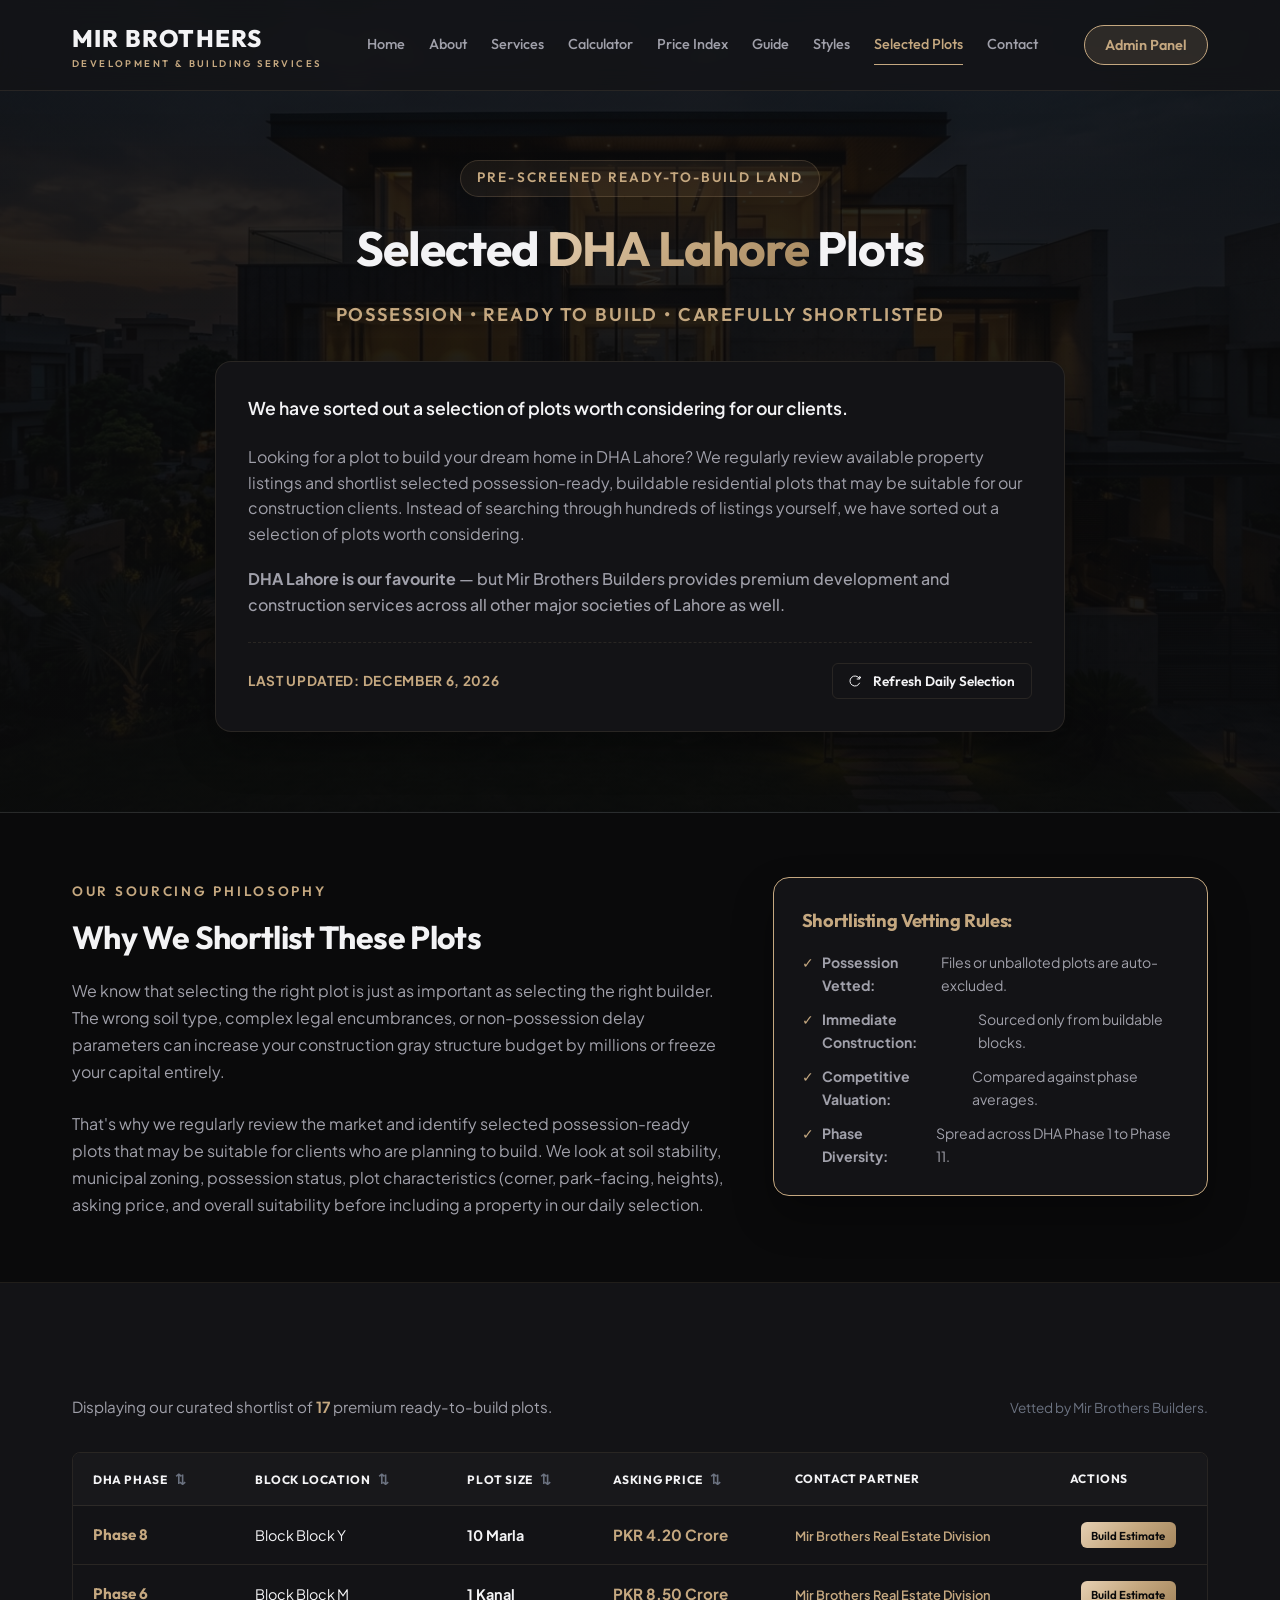
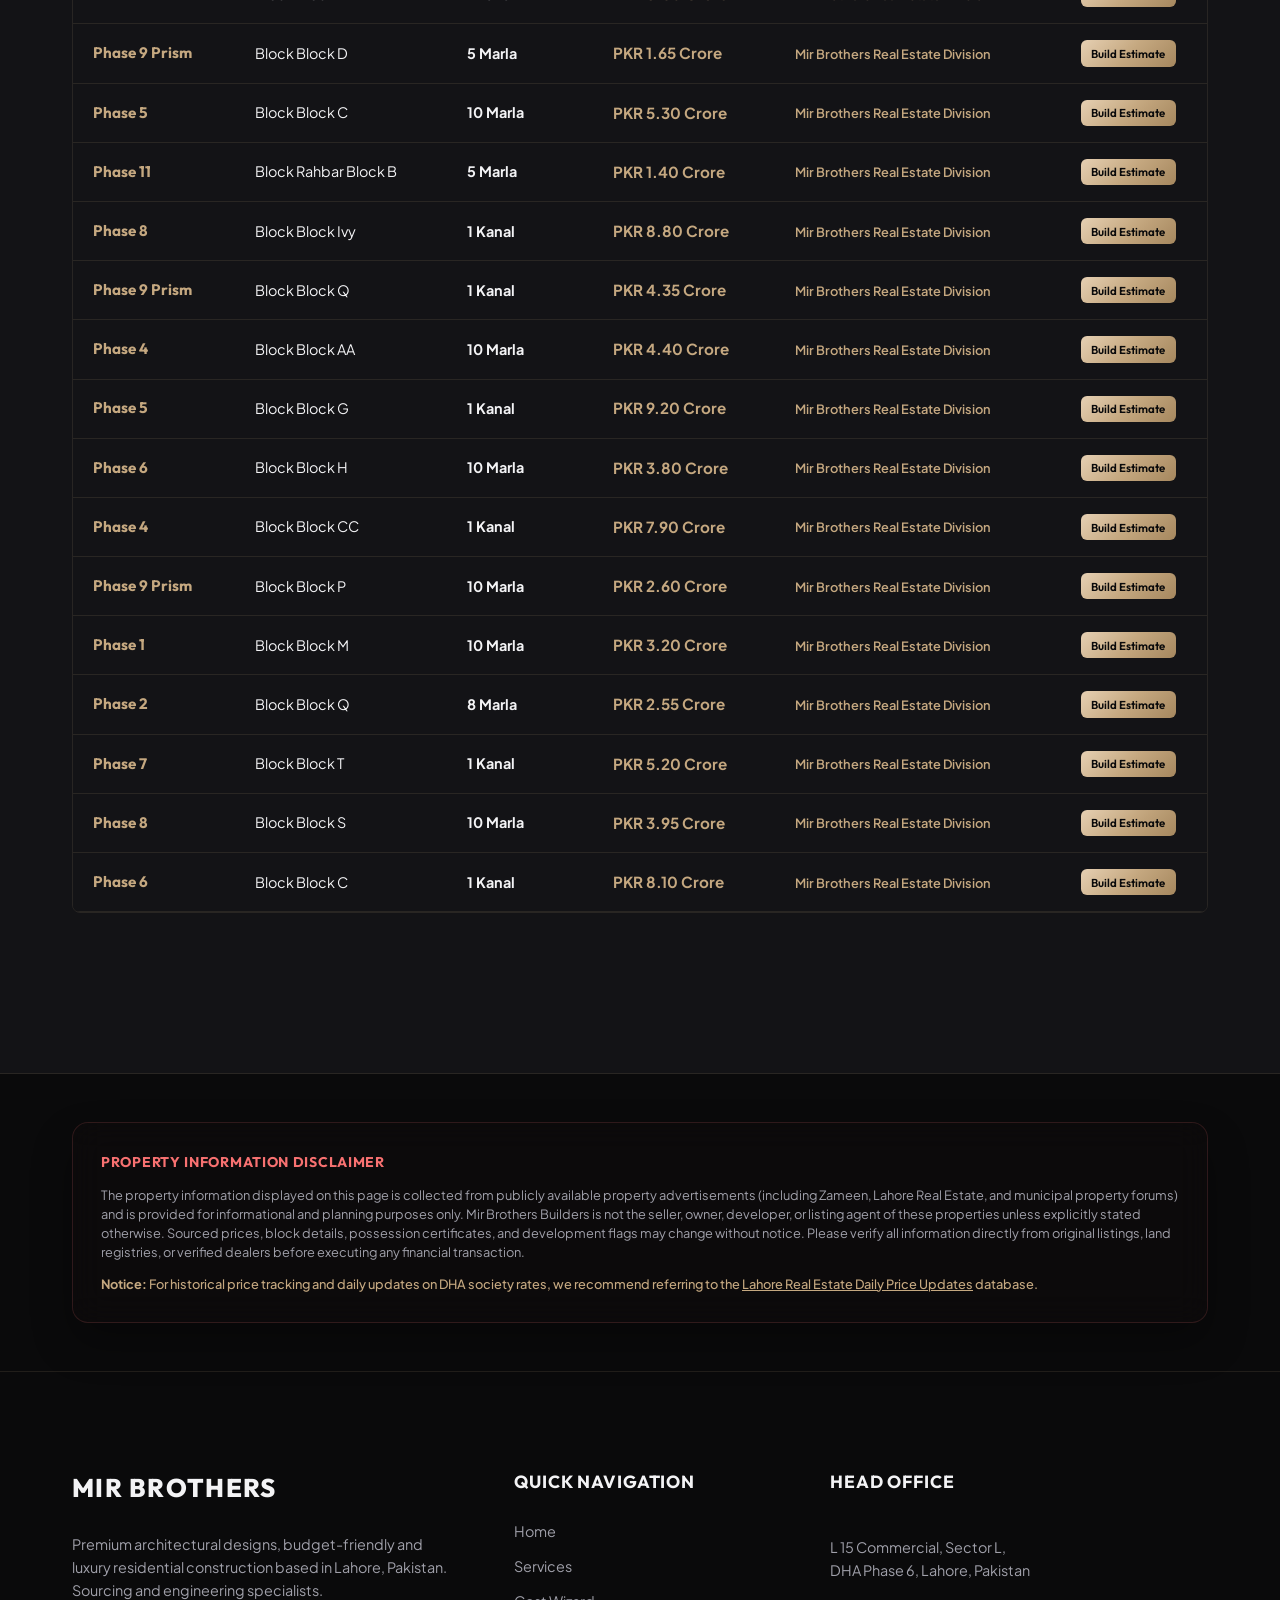
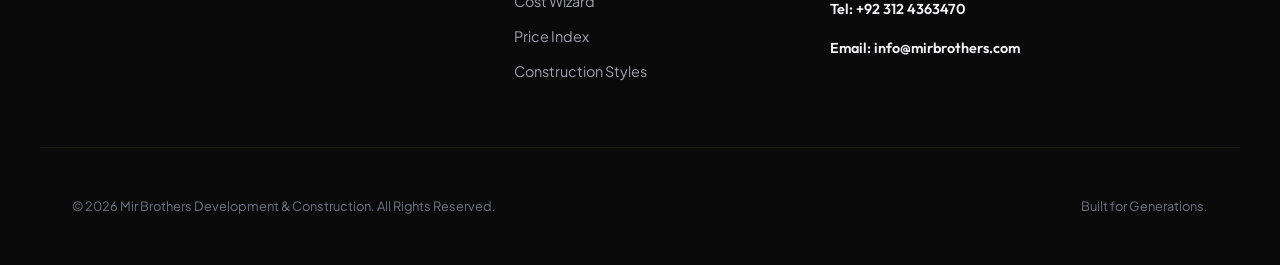
==== dha-lahore-plots.html @ ddd4d93b "Implement column sorting in plots table" ====
<!DOCTYPE html>
<html lang="en">
<head>
    <meta charset="UTF-8">
    <meta name="viewport" content="width=device-width, initial-scale=1.0">
    <title>Selected Plots for Sale in DHA Lahore | Mir Brothers Builders</title>
    <meta name="description" content="Explore our daily curated selection of possession-ready and buildable residential plots in different phases of DHA Lahore, carefully shortlisted for Mir Brothers Builders clients.">
    <!-- Google Fonts -->
    <link rel="preconnect" href="https://fonts.googleapis.com">
    <link rel="preconnect" href="https://fonts.gstatic.com" crossorigin>
    <link href="https://fonts.googleapis.com/css2?family=Outfit:wght@300;400;500;600;700;800&family=Plus+Jakarta+Sans:wght@300;400;500;600;700&display=swap" rel="stylesheet">
    <!-- Stylesheets -->
    <link rel="stylesheet" href="style.css">
</head>
<body>

    <!-- Header / Navigation -->
    <header class="main-header no-print">
        <div class="container header-container">
            <a href="index.html" class="logo-container">
                <span class="logo-title">MIR BROTHERS</span>
                <span class="logo-subtitle">DEVELOPMENT & BUILDING SERVICES</span>
            </a>
            
            <nav class="nav-menu" id="navMenu">
                <a href="index.html#home" class="nav-link">Home</a>
                <a href="index.html#about" class="nav-link">About</a>
                <a href="index.html#services" class="nav-link">Services</a>
                <a href="index.html#calculator" class="nav-link">Calculator</a>
                <a href="index.html#price-index" class="nav-link">Price Index</a>
                <a href="index.html#guide" class="nav-link">Guide</a>
                <a href="index.html#styles" class="nav-link">Styles</a>
                <a href="#" class="nav-link active">Selected Plots</a>
                <a href="index.html#contact" class="nav-link">Contact</a>
            </nav>
            
            <div class="header-actions">
                <button class="btn btn-phone" id="adminToggleBtn" style="background: rgba(197, 168, 128, 0.15); border: 1px solid var(--gold-primary);">
                    <span>Admin Panel</span>
                </button>
                <button class="mobile-toggle" id="mobileToggle" aria-label="Toggle Navigation">
                    <span class="bar"></span>
                    <span class="bar"></span>
                    <span class="bar"></span>
                </button>
            </div>
        </div>
    </header>

    <!-- Hero / Intro Section -->
    <section class="plots-hero section no-print" style="background-image: linear-gradient(rgba(10, 10, 11, 0.85), rgba(10, 10, 11, 0.95)), url('assets/modern_villa.jpg'); background-size: cover; background-position: center; padding-top: 10rem; padding-bottom: 5rem; border-bottom: 1px solid var(--border-color);">
        <div class="container text-center">
            <span class="hero-badge">Pre-Screened Ready-To-Build Land</span>
            <h1 class="hero-title" style="font-size: 3rem; margin-bottom: 1.5rem;">Selected <span class="gold-gradient-text">DHA Lahore</span> Plots</h1>
            <p style="color: var(--gold-primary); font-family: 'Outfit', sans-serif; font-weight: 600; font-size: 1.15rem; letter-spacing: 0.1em; text-transform: uppercase; margin-bottom: 2rem;">Possession • Ready to Build • Carefully Shortlisted</p>
            
            <div class="plots-intro-text glass-card" style="max-width: 850px; margin: 0 auto; text-align: left; padding: 2rem;">
                <p style="color: var(--text-primary); font-size: 1.1rem; line-height: 1.7; margin-bottom: 1.25rem; font-weight: 600;">
                    We have sorted out a selection of plots worth considering for our clients.
                </p>
                <p style="color: var(--text-secondary); line-height: 1.6; margin-bottom: 1.25rem;">
                    Looking for a plot to build your dream home in DHA Lahore? We regularly review available property listings and shortlist selected possession-ready, buildable residential plots that may be suitable for our construction clients. Instead of searching through hundreds of listings yourself, we have sorted out a selection of plots worth considering.
                </p>
                <p style="color: var(--text-secondary); line-height: 1.6; font-weight: 500;">
                    <strong>DHA Lahore is our favourite</strong> — but Mir Brothers Builders provides premium development and construction services across all other major societies of Lahore as well.
                </p>
                <div style="margin-top: 1.5rem; padding-top: 1.25rem; border-top: 1px dashed var(--border-color); display: flex; justify-content: space-between; align-items: center; flex-wrap: wrap; gap: 1rem;">
                    <span style="font-size: 0.85rem; color: var(--gold-primary); font-weight: 700; text-transform: uppercase; letter-spacing: 0.05em;" id="syncDateLabel">
                        Last updated: 20 August 2026
                    </span>
                    <button class="btn btn-sm btn-outline" id="forceRefreshBtn" style="padding: 0.5rem 1rem;">
                        <svg xmlns="http://www.w3.org/2000/svg" width="12" height="12" viewBox="0 0 24 24" fill="none" stroke="currentColor" stroke-width="2" style="margin-right: 4px; vertical-align: middle;"><path d="M21.5 2v6h-6M21.34 15.57a10 10 0 1 1-.57-8.38l5.67-5.67"/></svg>
                        Refresh Daily Selection
                    </button>
                </div>
            </div>
        </div>
    </section>

    <!-- Why We Shortlist Plots Section -->
    <section class="section why-shortlist-section no-print" style="background-color: var(--bg-primary); border-bottom: 1px solid var(--border-color); padding: 4rem 0;">
        <div class="container">
            <div class="about-grid" style="grid-template-columns: 1.2fr 0.8fr; align-items: start; gap: 3rem;">
                <div>
                    <span class="section-subtitle">Our Sourcing Philosophy</span>
                    <h2 class="section-title" style="font-size: 2rem;">Why We Shortlist These Plots</h2>
                    <p style="color: var(--text-secondary); line-height: 1.7; margin-bottom: 1.5rem;">
                        We know that selecting the right plot is just as important as selecting the right builder. The wrong soil type, complex legal encumbrances, or non-possession delay parameters can increase your construction gray structure budget by millions or freeze your capital entirely.
                    </p>
                    <p style="color: var(--text-secondary); line-height: 1.7;">
                        That's why we regularly review the market and identify selected possession-ready plots that may be suitable for clients who are planning to build. We look at soil stability, municipal zoning, possession status, plot characteristics (corner, park-facing, heights), asking price, and overall suitability before including a property in our daily selection.
                    </p>
                </div>
                <div class="glass-card" style="padding: 1.75rem; border-color: var(--gold-primary);">
                    <h4 style="color: var(--gold-primary); margin-bottom: 1rem; font-family: 'Outfit'; font-size: 1.15rem;">Shortlisting Vetting Rules:</h4>
                    <ul style="list-style: none; display: flex; flex-direction: column; gap: 0.75rem; font-size: 0.88rem; color: var(--text-secondary);">
                        <li style="display: flex; gap: 0.5rem;"><span style="color: var(--gold-primary);">✓</span> <strong>Possession Vetted:</strong> Files or unballoted plots are auto-excluded.</li>
                        <li style="display: flex; gap: 0.5rem;"><span style="color: var(--gold-primary);">✓</span> <strong>Immediate Construction:</strong> Sourced only from buildable blocks.</li>
                        <li style="display: flex; gap: 0.5rem;"><span style="color: var(--gold-primary);">✓</span> <strong>Competitive Valuation:</strong> Compared against phase averages.</li>
                        <li style="display: flex; gap: 0.5rem;"><span style="color: var(--gold-primary);">✓</span> <strong>Phase Diversity:</strong> Spread across DHA Phase 1 to Phase 11.</li>
                    </ul>
                </div>
            </div>
        </div>
    </section>

    <!-- Main Selected Plots Portal Viewport -->
    <section class="section plots-portal-section no-print" style="background-color: var(--bg-secondary); border-bottom: 1px solid var(--border-color);">
        <div class="container">
            <div class="plots-portal-layout" style="display: block;">
                <div style="display: flex; justify-content: space-between; align-items: center; margin-bottom: 2rem;">
                    <p style="color: var(--text-secondary); font-size: 0.95rem;">
                        Displaying our curated shortlist of <span id="plotsCounterLabel" style="font-weight: 700; color: var(--gold-primary);">20</span> premium ready-to-build plots.
                    </p>
                    <div style="font-size: 0.85rem; color: var(--text-muted);">
                        Vetted by Mir Brothers Builders.
                    </div>
                </div>

                <div class="responsive-table-container">
                    <table class="estimate-table" id="plotsTable" style="background: var(--bg-secondary);">
                        <thead>
                            <tr>
                                <th class="sortable-header" data-sort="phase" style="cursor: pointer; user-select: none;">DHA Phase <span class="sort-indicator" style="margin-left: 5px; font-size: 0.8rem; color: var(--text-muted);">⇅</span></th>
                                <th class="sortable-header" data-sort="block" style="cursor: pointer; user-select: none;">Block Location <span class="sort-indicator" style="margin-left: 5px; font-size: 0.8rem; color: var(--text-muted);">⇅</span></th>
                                <th class="sortable-header" data-sort="size" style="cursor: pointer; user-select: none;">Plot Size <span class="sort-indicator" style="margin-left: 5px; font-size: 0.8rem; color: var(--text-muted);">⇅</span></th>
                                <th class="sortable-header text-right" data-sort="price" style="cursor: pointer; user-select: none;">Asking Price <span class="sort-indicator" style="margin-left: 5px; font-size: 0.8rem; color: var(--text-muted);">⇅</span></th>
                                <th>Contact Partner</th>
                                <th class="text-center">Actions</th>
                            </tr>
                        </thead>
                        <tbody id="plotsTableBody">
                            <!-- Injected rows -->
                        </tbody>
                    </table>
                </div>
            </div>
        </div>
    </section>

    <!-- Admin Panel Interface Overlay Modal -->
    <div id="adminPanelModal" class="plots-admin-modal no-print" style="display: none; position: fixed; top: 0; left: 0; width: 100%; height: 100%; background: rgba(0, 0, 0, 0.85); z-index: 10000; overflow-y: auto; padding: 3rem 0;">
        <div class="container" style="max-width: 1050px;">
            <div class="glass-card gold-border" style="background-color: var(--bg-primary); padding: 3rem;">
                <div style="display: flex; justify-content: space-between; align-items: center; margin-bottom: 2.5rem; border-bottom: 1px solid var(--border-color); padding-bottom: 1.5rem;">
                    <div>
                        <h2 style="font-family: 'Outfit'; color: var(--gold-primary);">Mir Brothers Sourcing Panel</h2>
                        <p style="color: var(--text-secondary); font-size: 0.9rem;">Manage property listing registries, apply price overrides, and adjust inclusion flags.</p>
                    </div>
                    <button class="btn btn-outline btn-sm" id="closeAdminBtn">Close Panel</button>
                </div>

                <!-- Admin Analytics Metrics Dashboard -->
                <div class="admin-stats-grid" style="display: grid; grid-template-columns: repeat(4, 1fr); gap: 1.5rem; margin-bottom: 3rem;">
                    <div class="summary-card" style="background: var(--bg-secondary);">
                        <span style="font-size: 0.75rem; text-transform: uppercase;">Total Registry</span>
                        <h3 id="statTotalRegistry" style="font-size: 1.75rem; color: var(--gold-primary); margin-top: 0.5rem;">0</h3>
                    </div>
                    <div class="summary-card" style="background: var(--bg-secondary);">
                        <span style="font-size: 0.75rem; text-transform: uppercase;">Possession Plots</span>
                        <h3 id="statPossession" style="font-size: 1.75rem; color: var(--success-green); margin-top: 0.5rem;">0</h3>
                    </div>
                    <div class="summary-card" style="background: var(--bg-secondary);">
                        <span style="font-size: 0.75rem; text-transform: uppercase;">Ready to Build</span>
                        <h3 id="statBuildable" style="font-size: 1.75rem; color: var(--success-green); margin-top: 0.5rem;">0</h3>
                    </div>
                    <div class="summary-card" style="background: var(--bg-secondary);">
                        <span style="font-size: 0.75rem; text-transform: uppercase;">Checks Completed Today</span>
                        <h3 id="statCheckedToday" style="font-size: 1.75rem; color: var(--gold-primary); margin-top: 0.5rem;">0</h3>
                    </div>
                </div>

                <!-- Property Manager Spreadsheet Grid -->
                <div class="responsive-table-container">
                    <table class="estimate-table" style="font-size: 0.8rem; background: var(--bg-secondary);">
                        <thead>
                            <tr>
                                <th>Listing Spec</th>
                                <th>Size</th>
                                <th>Phase</th>
                                <th>Price (PKR)</th>
                                <th>Status Vetting</th>
                                <th>Sourcing Rule</th>
                                <th>Actions</th>
                            </tr>
                        </thead>
                        <tbody id="adminTableBody">
                            <!-- Injected rows -->
                        </tbody>
                    </table>
                </div>

                <!-- Admin Action Toolbar -->
                <div style="margin-top: 2rem; display: flex; justify-content: flex-end; gap: 1rem;">
                    <button class="btn btn-outline" id="resetAdminDataBtn" style="padding: 0.5rem 1.5rem; font-size: 0.85rem;">Reset Custom Overrides</button>
                    <button class="btn btn-primary" id="saveAdminChangesBtn" style="padding: 0.5rem 1.5rem; font-size: 0.85rem;">Save & Apply Selection</button>
                </div>
            </div>
        </div>
    </div>

    <!-- Interactive Plot + Construction Estimator Drawer -->
    <div id="buildEstimatorDrawer" class="no-print" style="display: none; position: fixed; top: 0; right: 0; width: 420px; height: 100%; background: var(--bg-primary); z-index: 10000; box-shadow: -10px 0 30px rgba(0,0,0,0.5); border-left: 1px solid var(--border-color); padding: 2.5rem; overflow-y: auto; animation: slideInRight 0.4s cubic-bezier(0.16, 1, 0.3, 1);">
        <div style="display: flex; justify-content: space-between; align-items: center; margin-bottom: 2rem; border-bottom: 1px solid var(--border-color); padding-bottom: 1rem;">
            <h3 style="font-family: 'Outfit'; color: var(--gold-primary);">Build Your Home</h3>
            <button id="closeDrawerBtn" style="background: none; border: none; color: var(--text-primary); font-size: 1.5rem; cursor: pointer;">&times;</button>
        </div>

        <div id="drawerContent">
            <!-- Dynamic calculation details filled by JS -->
        </div>
    </div>

    <!-- Visible Legal Disclaimer -->
    <section class="section disclaimer-section no-print" style="background-color: var(--bg-primary); padding: 3rem 0; border-bottom: 1px solid var(--border-color);">
        <div class="container">
            <div class="glass-card" style="padding: 1.75rem; border-color: rgba(248, 113, 113, 0.15); background: rgba(248, 113, 113, 0.01);">
                <h5 style="color: var(--danger-red); margin-bottom: 0.75rem; font-family: 'Outfit'; text-transform: uppercase; font-size: 0.88rem; letter-spacing: 0.05em;">Property Information Disclaimer</h5>
                <p style="font-size: 0.8rem; line-height: 1.5; color: var(--text-secondary); margin-bottom: 0.75rem;">
                    The property information displayed on this page is collected from publicly available property advertisements (including Zameen, Lahore Real Estate, and municipal property forums) and is provided for informational and planning purposes only. Mir Brothers Builders is not the seller, owner, developer, or listing agent of these properties unless explicitly stated otherwise. Sourced prices, block details, possession certificates, and development flags may change without notice. Please verify all information directly from original listings, land registries, or verified dealers before executing any financial transaction.
                </p>
                <p style="font-size: 0.8rem; line-height: 1.5; color: var(--gold-primary); font-weight: 500;">
                    <strong>Notice:</strong> For historical price tracking and daily updates on DHA society rates, we recommend referring to the <a href="https://lahorerealestate.com/daily-prices-update/" target="_blank" style="color: var(--gold-primary); text-decoration: underline;">Lahore Real Estate Daily Price Updates</a> database.
                </p>
            </div>
        </div>
    </section>

    <!-- Footer -->
    <footer class="main-footer no-print">
        <div class="container footer-grid">
            <div class="footer-about">
                <span class="footer-logo">MIR BROTHERS</span>
                <p>Premium architectural designs, budget-friendly and luxury residential construction based in Lahore, Pakistan. Sourcing and engineering specialists.</p>
            </div>
            
            <div class="footer-links">
                <h4>Quick Navigation</h4>
                <ul>
                    <li><a href="index.html#home">Home</a></li>
                    <li><a href="index.html#services">Services</a></li>
                    <li><a href="index.html#calculator">Cost Wizard</a></li>
                    <li><a href="index.html#price-index">Price Index</a></li>
                    <li><a href="index.html#styles">Construction Styles</a></li>
                </ul>
            </div>
            
            <div class="footer-contact-info">
                <h4>Head Office</h4>
                <p>L 15 Commercial, Sector L,<br>DHA Phase 6, Lahore, Pakistan</p>
                <p class="foot-phone">Tel: +92 312 4363470</p>
                <p class="foot-email">Email: info@mirbrothers.com</p>
            </div>
        </div>
        
        <div class="footer-bottom">
            <div class="container footer-bottom-inner">
                <p>&copy; 2026 Mir Brothers Development & Construction. All Rights Reserved.</p>
                <p>Built for Generations.</p>
            </div>
        </div>
    </footer>

    <!-- Scripts -->
    <script src="plots.js"></script>
</body>
</html>
---- style.css ----
/* CSS Reset & Variables */
:root {
    --bg-primary: #0A0A0B;
    --bg-secondary: #131316;
    --bg-glass: rgba(19, 19, 22, 0.75);
    --border-color: rgba(197, 168, 128, 0.12);
    --border-color-glow: rgba(197, 168, 128, 0.35);
    
    /* Elegant Metallic Gold/Bronze Palette */
    --gold-primary: #C5A880;
    --gold-hover: #D8BD96;
    --gold-light: #E6D0B3;
    --gold-dark: #A5875E;
    --gold-gradient: linear-gradient(135deg, #E6D0B3 0%, #C5A880 50%, #A5875E 100%);
    
    --text-primary: #F3F3F5;
    --text-secondary: #A0A0AA;
    --text-muted: #6B7280;
    
    --success-green: #34D399;
    --danger-red: #F87171;
    
    --transition-smooth: all 0.4s cubic-bezier(0.16, 1, 0.3, 1);
    --transition-bounce: all 0.5s cubic-bezier(0.34, 1.56, 0.64, 1);
}

* {
    margin: 0;
    padding: 0;
    box-sizing: border-box;
}

html {
    scroll-behavior: smooth;
    font-size: 16px;
    background-color: var(--bg-primary);
    color: var(--text-primary);
}

body {
    font-family: 'Plus Jakarta Sans', sans-serif;
    line-height: 1.6;
    overflow-x: hidden;
}

h1, h2, h3, h4, h5, h6 {
    font-family: 'Outfit', sans-serif;
    font-weight: 700;
    color: var(--text-primary);
    letter-spacing: -0.02em;
}

a {
    color: inherit;
    text-decoration: none;
    transition: var(--transition-smooth);
}

/* Utilities */
.container {
    width: 100%;
    max-width: 1200px;
    margin: 0 auto;
    padding: 0 2rem;
}

.section {
    padding: 7rem 0;
}

.text-center {
    text-align: center;
}

.text-right {
    text-align: right;
}

.gold-gradient-text {
    background: var(--gold-gradient);
    -webkit-background-clip: text;
    -webkit-text-fill-color: transparent;
    background-clip: text;
}

/* Glassmorphism Card base */
.glass-card {
    background: var(--bg-secondary);
    border: 1px solid var(--border-color);
    border-radius: 16px;
    padding: 2.5rem;
    box-shadow: 0 20px 40px rgba(0, 0, 0, 0.3);
    backdrop-filter: blur(16px);
    transition: var(--transition-smooth);
}

.glass-card:hover {
    border-color: var(--border-color-glow);
    box-shadow: 0 25px 50px rgba(197, 168, 128, 0.05);
}

.gold-border {
    border: 1px solid rgba(197, 168, 128, 0.25);
}

.gold-border:hover {
    border-color: var(--gold-primary);
}

/* Custom Scrollbar */
::-webkit-scrollbar {
    width: 8px;
}
::-webkit-scrollbar-track {
    background: var(--bg-primary);
}
::-webkit-scrollbar-thumb {
    background: #27272A;
    border-radius: 4px;
}
::-webkit-scrollbar-thumb:hover {
    background: var(--gold-primary);
}

/* Buttons */
.btn {
    display: inline-flex;
    align-items: center;
    justify-content: center;
    gap: 0.5rem;
    font-family: 'Outfit', sans-serif;
    font-weight: 600;
    padding: 1rem 2rem;
    border-radius: 8px;
    cursor: pointer;
    transition: var(--transition-smooth);
    border: none;
    font-size: 0.95rem;
}

.btn-primary {
    background: var(--gold-gradient);
    color: #0A0A0B;
}

.btn-primary:hover {
    transform: translateY(-2px);
    box-shadow: 0 10px 20px rgba(197, 168, 128, 0.2);
    background: linear-gradient(135deg, #fff 0%, var(--gold-hover) 100%);
}

.btn-outline {
    background: transparent;
    color: var(--text-primary);
    border: 1px solid var(--border-color);
}

.btn-outline:hover {
    background: rgba(255, 255, 255, 0.03);
    border-color: var(--gold-primary);
    color: var(--gold-primary);
}

.btn-gold-outline {
    background: transparent;
    color: var(--gold-primary);
    border: 1px solid var(--gold-primary);
    padding: 0.75rem 1.5rem;
    font-size: 0.9rem;
}

.btn-gold-outline:hover {
    background: var(--gold-gradient);
    color: #0A0A0B;
    transform: translateY(-2px);
}

.btn-gold {
    background: var(--gold-primary);
    color: #0A0A0B;
}

.btn-gold:hover {
    background: var(--gold-hover);
}

.btn-sm {
    padding: 0.65rem 1.25rem;
    font-size: 0.85rem;
    border-radius: 6px;
}

.btn-block {
    width: 100%;
}

.btn-phone {
    background: rgba(197, 168, 128, 0.1);
    color: var(--gold-primary);
    border: 1px solid rgba(197, 168, 128, 0.25);
    padding: 0.65rem 1.25rem;
    font-size: 0.9rem;
    border-radius: 50px;
}

.btn-phone:hover {
    background: var(--gold-gradient);
    color: #0A0A0B;
    border-color: transparent;
}

/* Header & Navigation */
.main-header {
    position: fixed;
    top: 0;
    left: 0;
    width: 100%;
    z-index: 1000;
    background: var(--bg-glass);
    border-bottom: 1px solid var(--border-color);
    backdrop-filter: blur(12px);
    transition: var(--transition-smooth);
}

.header-container {
    height: 90px;
    display: flex;
    align-items: center;
    justify-content: space-between;
}

.logo-container {
    display: flex;
    flex-direction: column;
}

.logo-title {
    font-family: 'Outfit', sans-serif;
    font-size: 1.5rem;
    font-weight: 800;
    letter-spacing: 0.05em;
    color: var(--text-primary);
}

.logo-subtitle {
    font-family: 'Outfit', sans-serif;
    font-size: 0.6rem;
    font-weight: 600;
    letter-spacing: 0.25em;
    color: var(--gold-primary);
    margin-top: -2px;
}

.nav-menu {
    display: flex;
    gap: 1.5rem;
}

.nav-link {
    font-family: 'Outfit', sans-serif;
    font-weight: 500;
    font-size: 0.9rem;
    color: var(--text-secondary);
    position: relative;
    padding: 0.5rem 0;
}

.nav-link:hover, .nav-link.active {
    color: var(--gold-primary);
}

.nav-link::after {
    content: '';
    position: absolute;
    bottom: 0;
    left: 0;
    width: 0;
    height: 1px;
    background: var(--gold-primary);
    transition: var(--transition-smooth);
}

.nav-link:hover::after, .nav-link.active::after {
    width: 100%;
}

.header-actions {
    display: flex;
    align-items: center;
    gap: 1rem;
}

.mobile-toggle {
    display: none;
    flex-direction: column;
    justify-content: space-between;
    width: 26px;
    height: 18px;
    background: transparent;
    border: none;
    cursor: pointer;
}

.mobile-toggle .bar {
    width: 100%;
    height: 2px;
    background-color: var(--text-primary);
    transition: var(--transition-smooth);
}

/* Hero Section */
.hero-section {
    position: relative;
    height: 100vh;
    min-height: 700px;
    display: flex;
    align-items: center;
    overflow: hidden;
}

.hero-bg-carousel {
    position: absolute;
    top: 0;
    left: 0;
    width: 100%;
    height: 100%;
    z-index: 1;
}

.hero-slide {
    position: absolute;
    top: 0;
    left: 0;
    width: 100%;
    height: 100%;
    background-size: cover;
    background-position: center;
    opacity: 0;
    transition: opacity 1.2s ease-in-out;
}

.hero-slide.active {
    opacity: 1;
}

.hero-container {
    position: relative;
    z-index: 2;
    display: flex;
    flex-direction: column;
    justify-content: center;
    height: 100%;
    padding-top: 90px;
}

.hero-content {
    max-width: 720px;
    margin-bottom: 3.5rem;
}

.hero-badge {
    display: inline-block;
    font-family: 'Outfit', sans-serif;
    color: var(--gold-primary);
    font-size: 0.85rem;
    font-weight: 600;
    text-transform: uppercase;
    letter-spacing: 0.15em;
    margin-bottom: 1.5rem;
    padding: 0.4rem 1rem;
    background: rgba(197, 168, 128, 0.08);
    border: 1px solid rgba(197, 168, 128, 0.2);
    border-radius: 50px;
}

.hero-title {
    font-size: 3.8rem;
    line-height: 1.15;
    margin-bottom: 1.5rem;
}

.hero-description {
    font-size: 1.15rem;
    color: var(--text-secondary);
    margin-bottom: 2.5rem;
    max-width: 600px;
}

.hero-buttons {
    display: flex;
    gap: 1.5rem;
}

.hero-stats {
    display: grid;
    grid-template-columns: repeat(3, 1fr);
    gap: 2rem;
    max-width: 800px;
    border-top: 1px solid rgba(255, 255, 255, 0.1);
    padding-top: 2rem;
}

.stat-card {
    display: flex;
    flex-direction: column;
}

.stat-num {
    font-family: 'Outfit', sans-serif;
    font-size: 2rem;
    font-weight: 700;
    color: var(--gold-primary);
    margin-bottom: 0.25rem;
}

.stat-label {
    font-size: 0.85rem;
    color: var(--text-secondary);
    text-transform: uppercase;
    letter-spacing: 0.05em;
}

.hero-carousel-dots {
    position: absolute;
    bottom: 2.5rem;
    right: 2rem;
    z-index: 5;
    display: flex;
    gap: 0.75rem;
}

.hero-carousel-dots .dot {
    width: 12px;
    height: 12px;
    border-radius: 50%;
    background: rgba(255, 255, 255, 0.2);
    border: 2px solid transparent;
    cursor: pointer;
    transition: var(--transition-smooth);
}

.hero-carousel-dots .dot.active {
    background: var(--gold-primary);
    border-color: var(--bg-primary);
    transform: scale(1.2);
}

/* Section Headers */
.section-header {
    max-width: 700px;
    margin: 0 auto 4.5rem auto;
}

.section-subtitle {
    font-family: 'Outfit', sans-serif;
    font-size: 0.85rem;
    font-weight: 600;
    color: var(--gold-primary);
    text-transform: uppercase;
    letter-spacing: 0.2em;
    display: inline-block;
    margin-bottom: 1rem;
}

.section-title {
    font-size: 2.5rem;
    margin-bottom: 1.25rem;
    line-height: 1.2;
}

.section-desc {
    color: var(--text-secondary);
    font-size: 1.05rem;
}

/* Services Grid styling */
.services-section {
    background-color: var(--bg-primary);
    border-bottom: 1px solid var(--border-color);
}

.services-grid {
    display: grid;
    grid-template-columns: repeat(3, 1fr);
    gap: 2rem;
}

.service-card-item {
    background: var(--bg-secondary);
    border: 1px solid var(--border-color);
    border-radius: 12px;
    padding: 2.5rem 2rem;
    transition: var(--transition-smooth);
}

.service-card-item:hover {
    transform: translateY(-5px);
    border-color: var(--gold-primary);
    box-shadow: 0 15px 30px rgba(197, 168, 128, 0.05);
}

.svc-icon-box {
    display: flex;
    align-items: center;
    justify-content: center;
    width: 46px;
    height: 46px;
    border-radius: 8px;
    background: rgba(197, 168, 128, 0.08);
    color: var(--gold-primary);
    margin-bottom: 1.5rem;
}

.service-card-item h3 {
    font-size: 1.2rem;
    margin-bottom: 0.75rem;
}

.service-card-item p {
    color: var(--text-secondary);
    font-size: 0.9rem;
    line-height: 1.5;
}

/* Stepper Wizard Styling */
.calc-section {
    background-color: var(--bg-secondary);
    border-bottom: 1px solid var(--border-color);
}

.calc-wizard-card {
    max-width: 900px;
    margin: 0 auto 4rem auto;
}

.stepper-header {
    display: flex;
    align-items: center;
    justify-content: space-between;
    margin-bottom: 4rem;
    border-bottom: 1px solid var(--border-color);
    padding-bottom: 2rem;
}

.step-indicator {
    display: flex;
    flex-direction: column;
    align-items: center;
    gap: 0.5rem;
    flex-grow: 1;
    position: relative;
    opacity: 0.4;
    transition: var(--transition-smooth);
}

.step-indicator.active {
    opacity: 1;
}

.step-indicator.completed {
    opacity: 0.8;
}

.step-indicator.completed .step-num {
    background: var(--gold-primary);
    color: #0A0A0B;
}

.step-num {
    display: flex;
    align-items: center;
    justify-content: center;
    width: 36px;
    height: 36px;
    border-radius: 50%;
    border: 2px solid var(--gold-primary);
    font-family: 'Outfit', sans-serif;
    font-weight: 700;
    color: var(--gold-primary);
    background: var(--bg-secondary);
    z-index: 2;
}

.step-label {
    font-family: 'Outfit', sans-serif;
    font-size: 0.78rem;
    text-transform: uppercase;
    letter-spacing: 0.05em;
    color: var(--text-secondary);
}

.step-indicator.active .step-label {
    color: var(--gold-primary);
    font-weight: 600;
}

.step-line {
    flex-grow: 1;
    height: 2px;
    background: var(--border-color);
    margin-top: -24px;
}

.wizard-steps-panels {
    min-height: 250px;
}

.wizard-step-panel {
    display: none;
    animation: fadeIn 0.4s ease-in-out forwards;
}

.wizard-step-panel.active {
    display: block;
}

.wizard-step-panel h3 {
    font-size: 1.5rem;
    margin-bottom: 0.75rem;
    color: var(--gold-primary);
}

.step-instruction {
    font-size: 0.95rem;
    color: var(--text-secondary);
    margin-bottom: 2.25rem;
}

/* Radio Tiles selector option */
.radio-tiles {
    display: grid;
    grid-template-columns: repeat(2, 1fr);
    gap: 1.25rem;
}

.radio-tile-label {
    cursor: pointer;
}

.radio-tile-input {
    position: absolute;
    opacity: 0;
    width: 0;
    height: 0;
}

.radio-tile-inner {
    display: flex;
    flex-direction: column;
    background: rgba(255, 255, 255, 0.02);
    border: 1px solid var(--border-color);
    padding: 1.5rem;
    border-radius: 10px;
    height: 100%;
    transition: var(--transition-smooth);
}

.radio-tile-inner:hover {
    background: rgba(255, 255, 255, 0.04);
    border-color: rgba(197, 168, 128, 0.3);
}

.radio-tile-input:checked + .radio-tile-inner {
    border-color: var(--gold-primary);
    background: rgba(197, 168, 128, 0.05);
    box-shadow: 0 0 15px rgba(197, 168, 128, 0.1);
}

.tile-title {
    font-family: 'Outfit', sans-serif;
    font-weight: 700;
    font-size: 1.05rem;
    margin-bottom: 0.5rem;
    color: var(--text-primary);
}

.radio-tile-input:checked + .radio-tile-inner .tile-title {
    color: var(--gold-primary);
}

.tile-desc {
    font-size: 0.8rem;
    line-height: 1.4;
    color: var(--text-secondary);
}

/* Floor selector inputs step */
.floors-checkbox-grid {
    display: grid;
    grid-template-columns: repeat(3, 1fr);
    gap: 1.5rem;
    margin-bottom: 2rem;
}

.floor-input-card {
    background: rgba(255, 255, 255, 0.01);
    border: 1px solid var(--border-color);
    border-radius: 10px;
    padding: 1.5rem;
    display: flex;
    flex-direction: column;
    gap: 1rem;
    transition: var(--transition-smooth);
}

.floor-input-card:focus-within {
    border-color: var(--gold-primary);
}

.checkbox-container {
    display: block;
    position: relative;
    padding-left: 2rem;
    cursor: pointer;
    font-family: 'Outfit', sans-serif;
    font-weight: 600;
    font-size: 0.95rem;
    user-select: none;
}

.checkbox-container input {
    position: absolute;
    opacity: 0;
    cursor: pointer;
    height: 0;
    width: 0;
}

.checkmark {
    position: absolute;
    top: 2px;
    left: 0;
    height: 18px;
    width: 18px;
    background-color: #27272A;
    border: 1px solid var(--border-color);
    border-radius: 4px;
    transition: var(--transition-smooth);
}

.checkbox-container:hover input ~ .checkmark {
    border-color: var(--gold-primary);
}

.checkbox-container input:checked ~ .checkmark {
    background-color: var(--gold-primary);
    border-color: transparent;
}

.checkmark::after {
    content: "";
    position: absolute;
    display: none;
}

.checkbox-container input:checked ~ .checkmark::after {
    display: block;
}

.checkbox-container .checkmark::after {
    left: 6px;
    top: 2px;
    width: 4px;
    height: 9px;
    border: solid #0A0A0B;
    border-width: 0 2px 2px 0;
    transform: rotate(45deg);
}

.floor-input-card .form-control-sm {
    text-align: right;
    font-weight: 700;
}

.total-calc-area-badge {
    text-align: center;
    font-family: 'Outfit', sans-serif;
    background: rgba(197, 168, 128, 0.06);
    border: 1px dashed rgba(197, 168, 128, 0.25);
    padding: 1.25rem;
    border-radius: 8px;
    font-size: 1.1rem;
}

.total-calc-area-badge strong {
    color: var(--gold-primary);
    font-size: 1.3rem;
}

.wizard-controls {
    display: flex;
    justify-content: space-between;
    margin-top: 3rem;
    border-top: 1px solid var(--border-color);
    padding-top: 2rem;
}

/* Detailed Material Cost Estimate Table Results styling */
.cost-result-sheet {
    max-width: 1000px;
    margin: 0 auto;
}

.estimate-print-header {
    display: flex;
    justify-content: space-between;
    border-bottom: 2px solid var(--gold-primary);
    padding-bottom: 2rem;
    margin-bottom: 2rem;
}

.print-meta-left h2 {
    font-size: 2rem;
    letter-spacing: 0.05em;
}

.print-meta-left span {
    font-size: 0.75rem;
    color: var(--gold-primary);
    letter-spacing: 0.2em;
    display: block;
    margin-bottom: 0.5rem;
}

.print-meta-left p {
    font-size: 0.8rem;
    color: var(--text-secondary);
}

.print-meta-right h3 {
    font-size: 1.5rem;
    color: var(--gold-primary);
    margin-bottom: 0.75rem;
}

.print-meta-right p {
    font-size: 0.85rem;
    color: var(--text-secondary);
    margin-bottom: 0.25rem;
}

.print-meta-right strong {
    color: var(--text-primary);
}

.result-toolbar {
    display: flex;
    justify-content: space-between;
    align-items: center;
    margin-bottom: 2rem;
    background: rgba(255, 255, 255, 0.02);
    border: 1px dashed var(--border-color);
    padding: 1rem 1.5rem;
    border-radius: 8px;
}

.toolbar-hint {
    font-size: 0.8rem;
    color: var(--gold-primary);
    font-style: italic;
}

.responsive-table-container {
    overflow-x: auto;
    margin-bottom: 3rem;
    border: 1px solid var(--border-color);
    border-radius: 8px;
}

.estimate-table {
    width: 100%;
    border-collapse: collapse;
    font-size: 0.9rem;
}

.estimate-table th, .estimate-table td {
    padding: 1rem 1.25rem;
    text-align: left;
    border-bottom: 1px solid var(--border-color);
}

.estimate-table th {
    background-color: rgba(255, 255, 255, 0.02);
    font-family: 'Outfit', sans-serif;
    font-weight: 700;
    color: var(--text-primary);
    text-transform: uppercase;
    font-size: 0.75rem;
    letter-spacing: 0.05em;
}

.estimate-table tr:hover td {
    background-color: rgba(255, 255, 255, 0.01);
}

.estimate-table tr.category-header-row td {
    background-color: rgba(197, 168, 128, 0.04);
    font-weight: 700;
    font-family: 'Outfit', sans-serif;
    color: var(--gold-primary);
    font-size: 1rem;
    border-bottom: 2px solid rgba(197, 168, 128, 0.2);
}

.estimate-table input[type="number"] {
    width: 100px;
    background: rgba(255, 255, 255, 0.04);
    border: 1px solid var(--border-color);
    color: var(--text-primary);
    font-family: inherit;
    font-size: inherit;
    font-weight: 700;
    padding: 0.4rem 0.6rem;
    border-radius: 4px;
    text-align: right;
    outline: none;
    transition: var(--transition-smooth);
}

.estimate-table input[type="number"]:focus {
    border-color: var(--gold-primary);
    background-color: rgba(197, 168, 128, 0.08);
}

.estimate-table .row-subtotal {
    font-weight: 700;
    color: var(--text-primary);
}

/* Summary Grid calculations layout */
.cost-summary-grid {
    display: grid;
    grid-template-columns: repeat(4, 1fr);
    gap: 1.5rem;
}

.summary-card {
    background: rgba(255, 255, 255, 0.02);
    border: 1px solid var(--border-color);
    border-radius: 8px;
    padding: 1.25rem 1.5rem;
    display: flex;
    flex-direction: column;
}

.summary-card span {
    font-size: 0.8rem;
    color: var(--text-secondary);
    margin-bottom: 0.4rem;
}

.summary-card h4 {
    font-family: 'Outfit', sans-serif;
    font-size: 1.15rem;
    font-weight: 700;
    color: var(--text-primary);
}

.summary-card.gold-tint {
    background: rgba(197, 168, 128, 0.04);
    border-color: rgba(197, 168, 128, 0.2);
}

.summary-card.gold-tint span {
    color: var(--gold-primary);
}

.grand-total-showcase {
    grid-column: 1 / span 4;
    background: linear-gradient(135deg, rgba(197, 168, 128, 0.15) 0%, rgba(10, 10, 11, 0.4) 100%);
    border: 1px solid var(--gold-primary);
    border-radius: 12px;
    padding: 2rem 2.5rem;
    display: flex;
    justify-content: space-between;
    align-items: center;
    box-shadow: 0 10px 30px rgba(197, 168, 128, 0.1);
    margin-top: 1rem;
}

.grand-total-showcase span {
    font-family: 'Outfit', sans-serif;
    font-size: 1rem;
    text-transform: uppercase;
    letter-spacing: 0.1em;
    color: var(--gold-primary);
    font-weight: 600;
}

.grand-total-showcase h2 {
    font-family: 'Outfit', sans-serif;
    font-size: 2.8rem;
    font-weight: 800;
    color: var(--gold-primary);
    text-shadow: 0 0 25px rgba(197, 168, 128, 0.25);
}

/* Input Fields utility */
.form-control {
    width: 100%;
    background: rgba(255, 255, 255, 0.03);
    border: 1px solid var(--border-color);
    color: var(--text-primary);
    padding: 1rem 1.25rem;
    border-radius: 8px;
    font-family: inherit;
    font-size: 0.95rem;
    transition: var(--transition-smooth);
    outline: none;
}

.form-control:focus {
    border-color: var(--gold-primary);
    box-shadow: 0 0 10px rgba(197, 168, 128, 0.15);
}

.form-control-sm {
    width: 100%;
    background: rgba(255, 255, 255, 0.03);
    border: 1px solid var(--border-color);
    color: var(--text-primary);
    padding: 0.75rem 1rem;
    border-radius: 6px;
    font-family: inherit;
    font-size: 0.85rem;
    outline: none;
    transition: var(--transition-smooth);
}

.form-control-sm:focus {
    border-color: var(--gold-primary);
}

/* Material Price Index Dashboard styling */
.index-section {
    background-color: var(--bg-primary);
    border-bottom: 1px solid var(--border-color);
}

.price-index-grid {
    display: grid;
    grid-template-columns: repeat(3, 1fr);
    gap: 2rem;
    margin-bottom: 3.5rem;
}

.price-card {
    background: var(--bg-secondary);
    border: 1px solid var(--border-color);
    border-radius: 12px;
    padding: 1.75rem 2rem;
    position: relative;
    transition: var(--transition-smooth);
}

.price-card:hover {
    border-color: rgba(197, 168, 128, 0.25);
}

.price-card-header {
    display: flex;
    justify-content: space-between;
    align-items: flex-start;
    margin-bottom: 1.25rem;
}

.price-card-label {
    font-family: 'Outfit', sans-serif;
    font-size: 1.15rem;
    font-weight: 700;
}

.price-unit-tag {
    font-size: 0.72rem;
    background: rgba(255, 255, 255, 0.05);
    color: var(--text-secondary);
    padding: 0.25rem 0.5rem;
    border-radius: 4px;
}

.price-values-box {
    display: flex;
    justify-content: space-between;
    align-items: flex-end;
}

.current-price-val {
    font-family: 'Outfit', sans-serif;
    font-size: 1.6rem;
    font-weight: 800;
    color: var(--text-primary);
}

.prev-price-val {
    font-size: 0.78rem;
    color: var(--text-muted);
    margin-bottom: 0.2rem;
    display: block;
}

.price-diff-tag {
    display: inline-flex;
    align-items: center;
    gap: 0.25rem;
    font-size: 0.78rem;
    font-weight: 700;
    padding: 0.35rem 0.6rem;
    border-radius: 4px;
}

.price-diff-tag.price-up {
    background: rgba(248, 113, 113, 0.08);
    color: var(--danger-red);
}

.price-diff-tag.price-down {
    background: rgba(52, 211, 153, 0.08);
    color: var(--success-green);
}

.index-disclaimer {
    font-size: 0.78rem;
    color: var(--text-muted);
}

/* Global Styles Knowledge Center Details Tables styling */
.styles-directory {
    background-color: var(--bg-secondary);
    border-bottom: 1px solid var(--border-color);
}

.styles-tabs-container {
    margin-top: 2rem;
}

.styles-tabs {
    display: flex;
    justify-content: center;
    gap: 1rem;
    margin-bottom: 3.5rem;
    border-bottom: 1px solid var(--border-color);
    padding-bottom: 1rem;
}

.tab-btn {
    background: transparent;
    border: none;
    color: var(--text-secondary);
    font-family: 'Outfit', sans-serif;
    font-weight: 600;
    font-size: 0.95rem;
    padding: 0.75rem 1.25rem;
    cursor: pointer;
    position: relative;
    transition: var(--transition-smooth);
}

.tab-btn:hover {
    color: var(--text-primary);
}

.tab-btn.active {
    color: var(--gold-primary);
}

.tab-btn.active::after {
    content: '';
    position: absolute;
    bottom: -17px;
    left: 0;
    width: 100%;
    height: 2px;
    background: var(--gold-primary);
}

.tab-contents {
    position: relative;
}

.tab-panel {
    display: none;
    animation: fadeIn 0.5s ease-in-out forwards;
}

.tab-panel.active {
    display: block;
}

@keyframes fadeIn {
    from { opacity: 0; transform: translateY(10px); }
    to { opacity: 1; transform: translateY(0); }
}

.style-showcase-grid {
    display: grid;
    grid-template-columns: 1fr 1.2fr;
    gap: 4rem;
    align-items: center;
}

.style-showcase-img {
    height: 460px;
    border-radius: 16px;
    background-size: cover;
    background-position: center;
    box-shadow: 0 20px 40px rgba(0,0,0,0.4);
    border: 1px solid var(--border-color);
}

.style-showcase-info h3 {
    font-size: 1.8rem;
    margin-bottom: 0.5rem;
    color: var(--gold-primary);
}

.style-meta {
    font-size: 0.85rem;
    color: var(--text-muted);
    margin-bottom: 2rem;
    letter-spacing: 0.02em;
}

.style-meta strong {
    color: var(--text-secondary);
}

.style-body {
    color: var(--text-secondary);
    font-size: 1rem;
    line-height: 1.6;
    margin-bottom: 2rem;
}

.styles-detail-table {
    display: flex;
    flex-direction: column;
    gap: 1rem;
    border-top: 1px solid var(--border-color);
    padding-top: 1.5rem;
}

.detail-row {
    display: grid;
    grid-template-columns: 150px 1fr;
    font-size: 0.88rem;
    line-height: 1.5;
}

.detail-row span {
    color: var(--gold-primary);
    font-family: 'Outfit', sans-serif;
    font-weight: 600;
}

.detail-row strong {
    color: var(--text-secondary);
    font-weight: 500;
}

.pak-focus-list-grid {
    display: grid;
    grid-template-columns: repeat(2, 1fr);
    gap: 2.5rem;
    margin-top: 2rem;
}

.focus-list-item strong {
    display: block;
    font-family: 'Outfit', sans-serif;
    font-size: 1.05rem;
    color: var(--gold-primary);
    margin-bottom: 0.5rem;
}

.focus-list-item p {
    color: var(--text-secondary);
    font-size: 0.9rem;
    line-height: 1.5;
}

/* German tech section details styling */
.german-tech-section {
    background-color: var(--bg-primary);
    border-bottom: 1px solid var(--border-color);
}

.tech-highlight-grid {
    max-width: 900px;
    margin: 0 auto 5rem auto;
}

.tech-highlight-card {
    display: flex;
    flex-direction: column;
    align-items: center;
    text-align: center;
    gap: 1.5rem;
    padding: 3.5rem 2.5rem;
}

.tech-icon-container {
    display: flex;
    align-items: center;
    justify-content: center;
    width: 60px;
    height: 60px;
    border-radius: 50%;
    background: rgba(197, 168, 128, 0.1);
    color: var(--gold-primary);
    border: 1px solid rgba(197, 168, 128, 0.2);
}

.tech-highlight-card h3 {
    font-size: 1.6rem;
    color: var(--gold-primary);
}

.tech-highlight-card p {
    color: var(--text-secondary);
    font-size: 1.05rem;
    max-width: 700px;
    line-height: 1.7;
}

.materials-showcase-title {
    margin-bottom: 3.5rem;
}

.materials-showcase-title h3 {
    font-size: 1.75rem;
    margin-bottom: 0.75rem;
}

.materials-showcase-title p {
    color: var(--text-secondary);
    font-size: 1rem;
}

.materials-showcase-grid {
    display: grid;
    grid-template-columns: repeat(3, 1fr);
    gap: 2rem;
}

.material-card {
    background: var(--bg-secondary);
    border: 1px solid var(--border-color);
    border-radius: 16px;
    overflow: hidden;
    transition: var(--transition-smooth);
}

.material-card:hover {
    border-color: var(--gold-primary);
    transform: translateY(-5px);
    box-shadow: 0 20px 40px rgba(0, 0, 0, 0.4);
}

.material-img-box {
    width: 100%;
    height: 250px;
    overflow: hidden;
    border-bottom: 1px solid var(--border-color);
}

.material-img {
    width: 100%;
    height: 100%;
    object-fit: cover;
    transition: var(--transition-smooth);
}

.material-card:hover .material-img {
    transform: scale(1.05);
}

.material-info {
    padding: 2.25rem;
}

.material-brand {
    display: inline-block;
    font-family: 'Outfit', sans-serif;
    color: var(--gold-primary);
    font-size: 0.75rem;
    font-weight: 700;
    text-transform: uppercase;
    letter-spacing: 0.1em;
    margin-bottom: 0.5rem;
}

.material-info h4 {
    font-size: 1.35rem;
    margin-bottom: 0.75rem;
}

.material-info p {
    color: var(--text-secondary);
    font-size: 0.92rem;
    line-height: 1.6;
}

/* Timeline vertical tree styling */
.process-guide {
    background-color: var(--bg-primary);
    border-bottom: 1px solid var(--border-color);
}

.timeline-container {
    position: relative;
    max-width: 800px;
    margin: 0 auto;
    padding: 2rem 0;
}

.timeline-container::after {
    content: '';
    position: absolute;
    width: 2px;
    background: var(--border-color);
    top: 0;
    bottom: 0;
    left: 50%;
    margin-left: -1px;
}

.timeline-item {
    position: relative;
    width: 50%;
    padding: 1.5rem 3rem;
}

.timeline-item::after {
    content: '';
    position: absolute;
    width: 14px;
    height: 14px;
    right: -7px;
    background-color: var(--bg-primary);
    border: 3px solid var(--gold-primary);
    top: 50%;
    margin-top: -7px;
    border-radius: 50%;
    z-index: 1;
}

.timeline-item:nth-child(odd) {
    left: 0;
    text-align: right;
}

.timeline-item:nth-child(even) {
    left: 50%;
}

.timeline-item:nth-child(even)::after {
    left: -7px;
}

.timeline-badge {
    position: absolute;
    width: 32px;
    height: 32px;
    background: var(--gold-primary);
    color: #0A0A0B;
    display: flex;
    align-items: center;
    justify-content: center;
    border-radius: 50%;
    font-weight: 700;
    font-family: 'Outfit', sans-serif;
    font-size: 0.9rem;
    top: 50%;
    margin-top: -16px;
    z-index: 2;
}

.timeline-item:nth-child(odd) .timeline-badge {
    right: -48px;
}

.timeline-item:nth-child(even) .timeline-badge {
    left: -48px;
}

.timeline-panel {
    position: relative;
    padding: 2rem;
}

.timeline-panel h4 {
    font-size: 1.15rem;
    margin-bottom: 0.75rem;
    color: var(--gold-primary);
}

.timeline-panel p {
    color: var(--text-secondary);
    font-size: 0.88rem;
    line-height: 1.5;
}

.tips-grid {
    display: grid;
    grid-template-columns: repeat(2, 1fr);
    gap: 2rem;
}

.tip-card h4 {
    font-size: 1.25rem;
    color: var(--gold-primary);
    margin-bottom: 1rem;
    position: relative;
    padding-bottom: 0.5rem;
}

.tip-card h4::after {
    content: '';
    position: absolute;
    bottom: 0;
    left: 0;
    width: 30px;
    height: 2px;
    background: var(--gold-primary);
}

.tip-card p {
    color: var(--text-secondary);
    font-size: 0.9rem;
    line-height: 1.6;
}

/* Portfolio grid custom styling filter tags active state */
.portfolio-section {
    background-color: var(--bg-secondary);
    border-bottom: 1px solid var(--border-color);
}

.gallery-filters button {
    margin: 0 0.25rem;
}

.gallery-filters button.active {
    background: var(--gold-gradient);
    color: #0A0A0B;
    border-color: transparent;
}

.portfolio-grid {
    display: grid;
    grid-template-columns: repeat(4, 1fr);
    gap: 1.5rem;
}

.portfolio-item {
    border-radius: 12px;
    overflow: hidden;
    position: relative;
    border: 1px solid var(--border-color);
    transition: var(--transition-smooth);
}

.portfolio-img-container {
    position: relative;
    width: 100%;
    height: 300px;
    overflow: hidden;
}

.portfolio-img {
    width: 100%;
    height: 100%;
    object-fit: cover;
    transition: transform 0.8s cubic-bezier(0.16, 1, 0.3, 1);
}

.portfolio-overlay {
    position: absolute;
    top: 0;
    left: 0;
    width: 100%;
    height: 100%;
    background: linear-gradient(to top, rgba(10, 10, 11, 0.95) 0%, rgba(10, 10, 11, 0.4) 60%, rgba(10, 10, 11, 0) 100%);
    opacity: 0.85;
    display: flex;
    align-items: flex-end;
    padding: 1.75rem;
    transition: var(--transition-smooth);
    z-index: 2;
}

.portfolio-text {
    transform: translateY(10px);
    transition: var(--transition-smooth);
}

.project-tag {
    display: inline-block;
    font-family: 'Outfit', sans-serif;
    color: var(--gold-primary);
    font-size: 0.72rem;
    font-weight: 700;
    text-transform: uppercase;
    letter-spacing: 0.1em;
    margin-bottom: 0.5rem;
    background: rgba(197, 168, 128, 0.1);
    padding: 0.25rem 0.5rem;
    border-radius: 4px;
}

.portfolio-text h4 {
    font-size: 1.15rem;
    margin-bottom: 0.35rem;
    color: var(--text-primary);
}

.project-loc {
    font-size: 0.8rem;
    color: var(--text-secondary);
}

.portfolio-item:hover .portfolio-img {
    transform: scale(1.08);
}

.portfolio-item:hover .portfolio-text {
    transform: translateY(0);
}

/* Blog Article Cards */
.blog-section {
    background-color: var(--bg-primary);
    border-bottom: 1px solid var(--border-color);
}

.blog-grid {
    display: grid;
    grid-template-columns: repeat(3, 1fr);
    gap: 2rem;
}

.blog-card {
    display: flex;
    flex-direction: column;
    gap: 1rem;
}

.blog-date {
    font-size: 0.75rem;
    color: var(--gold-primary);
    font-weight: 700;
    text-transform: uppercase;
}

.blog-card h3 {
    font-size: 1.25rem;
    line-height: 1.4;
}

.blog-card p {
    color: var(--text-secondary);
    font-size: 0.88rem;
    line-height: 1.6;
    flex-grow: 1;
}

.blog-link {
    font-family: 'Outfit', sans-serif;
    font-weight: 700;
    font-size: 0.85rem;
    color: var(--gold-primary);
}

.blog-link:hover {
    color: var(--text-primary);
    padding-left: 5px;
}

/* Roadmap Sourcing details grid */
.roadmap-section {
    background-color: var(--bg-secondary);
    border-bottom: 1px solid var(--border-color);
}

.roadmap-grid {
    display: grid;
    grid-template-columns: repeat(4, 1fr);
    gap: 1.5rem;
}

.roadmap-card {
    background: var(--bg-primary);
    border: 1px solid var(--border-color);
    border-radius: 8px;
    padding: 2rem 1.5rem;
    transition: var(--transition-smooth);
}

.roadmap-card:hover {
    border-color: var(--gold-primary);
}

.roadmap-card h5 {
    font-size: 1.05rem;
    color: var(--gold-primary);
    margin-bottom: 0.75rem;
}

.roadmap-card p {
    color: var(--text-secondary);
    font-size: 0.8rem;
    line-height: 1.5;
}

/* Plot Sourcing & Guidance styling */
.plot-search-section {
    background-color: var(--bg-secondary);
    border-bottom: 1px solid var(--border-color);
}

.plot-guidance-grid {
    display: grid;
    grid-template-columns: repeat(3, 1fr);
    gap: 2rem;
    margin-bottom: 5rem;
}

.guidance-card {
    display: flex;
    flex-direction: column;
    gap: 1.25rem;
    transition: var(--transition-smooth);
}

.guidance-card:hover {
    transform: translateY(-5px);
    border-color: var(--gold-primary);
}

.guidance-icon {
    display: flex;
    align-items: center;
    justify-content: center;
    width: 48px;
    height: 48px;
    border-radius: 8px;
    background: rgba(197, 168, 128, 0.1);
    color: var(--gold-primary);
    border: 1px solid rgba(197, 168, 128, 0.2);
}

.guidance-card h3 {
    font-size: 1.25rem;
}

.guidance-card p {
    color: var(--text-secondary);
    font-size: 0.95rem;
    line-height: 1.5;
}

.plot-search-widget {
    display: grid;
    grid-template-columns: 1.1fr 0.9fr;
    gap: 4rem;
    align-items: center;
    background: var(--bg-primary);
}

.widget-info h3 {
    font-size: 1.75rem;
    margin-bottom: 1rem;
    color: var(--gold-primary);
}

.widget-info p {
    color: var(--text-secondary);
    font-size: 1rem;
    margin-bottom: 2rem;
    line-height: 1.6;
}

.widget-form {
    background: rgba(255, 255, 255, 0.01);
    padding: 1rem;
    border-radius: 12px;
}

/* About Us Section styling */
.about-section {
    background-color: var(--bg-primary);
}

.about-grid {
    display: grid;
    grid-template-columns: 1.1fr 0.9fr;
    gap: 4rem;
    align-items: center;
}

.about-text {
    color: var(--text-secondary);
    font-size: 1.05rem;
    line-height: 1.7;
    margin-bottom: 3rem;
}

.about-features {
    display: flex;
    flex-direction: column;
    gap: 2rem;
}

.about-feat-item {
    display: flex;
    gap: 1.25rem;
}

.feat-icon {
    display: flex;
    align-items: center;
    justify-content: center;
    flex-shrink: 0;
    width: 44px;
    height: 44px;
    border-radius: 50%;
    background: rgba(197, 168, 128, 0.1);
    color: var(--gold-primary);
    border: 1px solid rgba(197, 168, 128, 0.2);
}

.about-feat-item h5 {
    font-size: 1.1rem;
    margin-bottom: 0.25rem;
}

.about-feat-item p {
    color: var(--text-secondary);
    font-size: 0.9rem;
}

.about-contact-card {
    display: flex;
    flex-direction: column;
    gap: 2rem;
}

.contact-card-details {
    display: flex;
    flex-direction: column;
    gap: 1.5rem;
}

.detail-item {
    display: flex;
    gap: 1.25rem;
    align-items: flex-start;
}

.gold-icon {
    color: var(--gold-primary);
    flex-shrink: 0;
    margin-top: 3px;
}

.detail-item strong {
    display: block;
    font-family: 'Outfit', sans-serif;
    font-size: 0.95rem;
    color: var(--text-primary);
    margin-bottom: 0.25rem;
}

.detail-item p {
    font-size: 0.9rem;
    color: var(--text-secondary);
    line-height: 1.5;
}

.hover-gold:hover {
    color: var(--gold-primary);
}

.office-map-representation {
    border-top: 1px solid var(--border-color);
    padding-top: 1.5rem;
}

.map-inner {
    background: rgba(0, 0, 0, 0.2);
    border: 1px solid rgba(255, 255, 255, 0.02);
    border-radius: 8px;
    padding: 1.5rem;
    display: flex;
    flex-direction: column;
    align-items: center;
    gap: 1rem;
}

.map-graphics {
    max-width: 140px;
    width: 100%;
}

.map-caption {
    font-size: 0.72rem;
    color: var(--text-muted);
    letter-spacing: 0.05em;
    text-transform: uppercase;
}

/* Contact Section & Forms */
.contact-section {
    background-color: var(--bg-secondary);
    border-bottom: 1px solid var(--border-color);
}

.contact-grid {
    display: grid;
    grid-template-columns: 0.9fr 1.1fr;
    gap: 4rem;
    align-items: start;
}

.contact-details-panel h3 {
    font-size: 1.75rem;
    margin-bottom: 1rem;
}

.contact-details-intro {
    color: var(--text-secondary);
    font-size: 1rem;
    margin-bottom: 3rem;
    line-height: 1.6;
}

.large-contact-links {
    display: flex;
    flex-direction: column;
    gap: 1.5rem;
}

.large-contact-item {
    display: flex;
    align-items: center;
    gap: 1.5rem;
    background: rgba(255, 255, 255, 0.02);
    border: 1px solid var(--border-color);
    padding: 1.5rem 2rem;
    border-radius: 12px;
}

.large-contact-item:hover {
    transform: translateX(5px);
    border-color: var(--gold-primary);
}

.contact-item-icon {
    display: flex;
    align-items: center;
    justify-content: center;
    width: 50px;
    height: 50px;
    border-radius: 10px;
    background: rgba(197, 168, 128, 0.1);
    color: var(--gold-primary);
}

.link-label {
    display: block;
    font-family: 'Outfit', sans-serif;
    font-size: 0.85rem;
    color: var(--text-secondary);
    text-transform: uppercase;
    letter-spacing: 0.05em;
    margin-bottom: 0.25rem;
}

.link-val {
    font-family: 'Outfit', sans-serif;
    font-weight: 700;
    font-size: 1.3rem;
    color: var(--text-primary);
}

.large-contact-item:hover .link-val {
    color: var(--gold-primary);
}

.main-contact-form {
    display: flex;
    flex-direction: column;
    gap: 1.5rem;
}

.form-row {
    display: grid;
    grid-template-columns: repeat(2, 1fr);
    gap: 1.5rem;
}

.form-col {
    display: flex;
    flex-direction: column;
    gap: 0.5rem;
}

.form-col label {
    font-family: 'Outfit', sans-serif;
    font-weight: 600;
    font-size: 0.9rem;
}

.success-message {
    background: rgba(52, 211, 153, 0.08);
    border: 1px solid rgba(52, 211, 153, 0.2);
    color: var(--success-green);
    font-size: 0.85rem;
    padding: 1rem;
    border-radius: 6px;
    line-height: 1.5;
    margin-top: 1rem;
    animation: fadeIn 0.4s ease-in-out;
}

/* Footer styling */
.main-footer {
    background-color: var(--bg-primary);
    padding: 6rem 0 3rem 0;
    font-size: 0.9rem;
}

.footer-grid {
    display: grid;
    grid-template-columns: 1.5fr 1fr 1.5fr;
    gap: 4rem;
    padding-bottom: 4rem;
    border-bottom: 1px solid var(--border-color);
}

.footer-about {
    display: flex;
    flex-direction: column;
    gap: 1.5rem;
}

.footer-logo {
    font-family: 'Outfit', sans-serif;
    font-size: 1.6rem;
    font-weight: 800;
    letter-spacing: 0.05em;
    color: var(--text-primary);
}

.footer-about p {
    color: var(--text-secondary);
    line-height: 1.6;
}

.footer-links h4, .footer-contact-info h4 {
    font-family: 'Outfit', sans-serif;
    font-size: 1.1rem;
    margin-bottom: 1.5rem;
    color: var(--text-primary);
    text-transform: uppercase;
    letter-spacing: 0.05em;
}

.footer-links ul {
    list-style: none;
    display: flex;
    flex-direction: column;
    gap: 0.75rem;
}

.footer-links ul a {
    color: var(--text-secondary);
}

.footer-links ul a:hover {
    color: var(--gold-primary);
    padding-left: 5px;
}

.footer-contact-info {
    display: flex;
    flex-direction: column;
    gap: 1rem;
}

.footer-contact-info p {
    color: var(--text-secondary);
}

.foot-phone, .foot-email {
    font-family: 'Outfit', sans-serif;
    font-weight: 600;
    color: var(--text-primary) !important;
}

.footer-bottom {
    padding-top: 3rem;
}

.footer-bottom-inner {
    display: flex;
    justify-content: space-between;
    color: var(--text-muted);
    font-size: 0.8rem;
}

/* PRINT MEDIA STYLES */
@media print {
    .no-print, 
    .main-header, 
    .hero-section, 
    .services-section, 
    .stepper-header, 
    .wizard-controls, 
    .result-toolbar, 
    .index-section, 
    .styles-directory, 
    .process-guide, 
    .portfolio-section, 
    .blog-section, 
    .roadmap-section, 
    .about-section, 
    .contact-section, 
    .main-footer {
        display: none !important;
    }

    html, body {
        background-color: #FFFFFF !important;
        color: #000000 !important;
        font-size: 12px !important;
    }

    .container {
        padding: 0 !important;
        max-width: 100% !important;
        width: 100% !important;
        margin: 0 !important;
    }

    .cost-result-sheet {
        display: block !important;
        background: #FFFFFF !important;
        border: none !important;
        box-shadow: none !important;
        padding: 0 !important;
        margin: 0 !important;
        color: #000000 !important;
    }

    .estimate-print-header {
        border-bottom: 2px solid #000000 !important;
        margin-bottom: 20px !important;
        color: #000000 !important;
    }

    .print-meta-left p, .print-meta-right p {
        color: #333333 !important;
    }

    .estimate-table {
        color: #000000 !important;
        border: 1px solid #000000 !important;
    }

    .estimate-table th, .estimate-table td {
        padding: 6px 10px !important;
        border-bottom: 1px solid #666666 !important;
        color: #000000 !important;
    }

    .estimate-table th {
        background-color: #EEEEEE !important;
        color: #000000 !important;
    }

    .estimate-table tr.category-header-row td {
        background-color: #F5F5F5 !important;
        color: #000000 !important;
        border-bottom: 2px solid #333333 !important;
    }

    .estimate-table input[type="number"] {
        background: transparent !important;
        border: none !important;
        color: #000000 !important;
        font-weight: bold !important;
        padding: 0 !important;
        text-align: right !important;
        width: auto !important;
    }

    .cost-summary-grid {
        display: grid !important;
        grid-template-columns: repeat(2, 1fr) !important;
        gap: 10px !important;
        margin-top: 20px !important;
        page-break-inside: avoid;
    }

    .summary-card {
        border: 1px solid #000000 !important;
        background: transparent !important;
        padding: 8px 12px !important;
        color: #000000 !important;
    }

    .summary-card span {
        color: #333333 !important;
    }

    .summary-card h4 {
        color: #000000 !important;
        font-size: 14px !important;
    }

    .grand-total-showcase {
        grid-column: 1 / span 2 !important;
        border: 2px solid #000000 !important;
        background: #EEEEEE !important;
        padding: 15px 20px !important;
        color: #000000 !important;
        page-break-inside: avoid;
    }

    .grand-total-showcase span {
        color: #000000 !important;
    }

    .grand-total-showcase h2 {
        color: #000000 !important;
        font-size: 24px !important;
        text-shadow: none !important;
    }
}

/* Selected Plots Portal Styling */
.plots-hero {
    border-bottom: 1px solid var(--border-color);
}

.plots-portal-layout {
    display: grid;
    grid-template-columns: 300px 1fr;
    gap: 2.5rem;
    align-items: start;
}

.filters-sidebar {
    position: sticky;
    top: 110px;
    z-index: 10;
}

.plots-list-grid {
    display: grid;
    grid-template-columns: 1fr;
    gap: 2.5rem;
}

.property-card {
    display: grid;
    grid-template-columns: 320px 1fr;
    transition: var(--transition-smooth);
}

.property-card:hover {
    transform: translateY(-4px);
    border-color: var(--gold-primary) !important;
    box-shadow: 0 20px 40px rgba(197, 168, 128, 0.05);
}

.property-img-pane {
    min-height: 250px;
    border-right: 1px solid var(--border-color);
}

.plots-admin-modal {
    backdrop-filter: blur(8px);
    animation: fadeInModal 0.25s ease-out;
}

@keyframes fadeInModal {
    from { opacity: 0; }
    to { opacity: 1; }
}

@keyframes slideInRight {
    from { transform: translateX(100%); }
    to { transform: translateX(0); }
}

.admin-stats-grid {
    display: grid;
    grid-template-columns: repeat(4, 1fr);
    gap: 1.5rem;
}

/* Responsive Breakpoints */
@media (max-width: 1024px) {
    .hero-title {
        font-size: 3rem;
    }
    
    .services-grid {
        grid-template-columns: repeat(2, 1fr);
    }

    .style-showcase-grid {
        grid-template-columns: 1fr;
        gap: 2.5rem;
    }
    
    .style-showcase-img {
        height: 360px;
    }
    
    .calc-wrapper {
        grid-template-columns: 1fr;
    }
    
    .calc-results-container {
        position: static;
    }
    
    .about-grid, .contact-grid {
        grid-template-columns: 1fr;
        gap: 3.5rem;
    }
    
    .portfolio-grid {
        grid-template-columns: repeat(2, 1fr);
    }

    .materials-showcase-grid {
        grid-template-columns: 1fr;
        gap: 2.5rem;
    }

    .plot-guidance-grid {
        grid-template-columns: 1fr;
        gap: 2.5rem;
    }

    .plot-search-widget {
        grid-template-columns: 1fr;
        gap: 2.5rem;
    }

    .price-index-grid {
        grid-template-columns: repeat(2, 1fr);
    }

    .blog-grid {
        grid-template-columns: repeat(2, 1fr);
    }

    .roadmap-grid {
        grid-template-columns: repeat(2, 1fr);
    }

    .cost-summary-grid {
        grid-template-columns: repeat(2, 1fr);
    }

    .plots-portal-layout {
        grid-template-columns: 1fr;
    }

    .filters-sidebar {
        position: static;
    }
}

@media (max-width: 768px) {
    .container {
        padding: 0 1.5rem;
    }
    
    .mobile-toggle {
        display: flex;
    }
    
    .nav-menu {
        position: fixed;
        top: 90px;
        left: -100%;
        width: 100%;
        height: calc(100vh - 90px);
        background: var(--bg-primary);
        flex-direction: column;
        align-items: center;
        justify-content: center;
        gap: 2rem;
        transition: var(--transition-smooth);
        border-top: 1px solid var(--border-color);
        z-index: 999;
    }
    
    .nav-menu.active {
        left: 0;
    }
    
    .nav-link {
        font-size: 1.1rem;
    }
    
    .hero-title {
        font-size: 2.5rem;
    }
    
    .hero-stats {
        grid-template-columns: 1fr;
        gap: 1.5rem;
    }
    
    .services-grid {
        grid-template-columns: 1fr;
    }

    .stepper-header {
        overflow-x: auto;
        padding-bottom: 1rem;
    }

    .step-indicator {
        min-width: 80px;
    }

    .step-line {
        display: none;
    }

    .radio-tiles {
        grid-template-columns: 1fr;
    }

    .floors-checkbox-grid {
        grid-template-columns: 1fr;
    }

    .price-index-grid {
        grid-template-columns: 1fr;
    }

    .timeline-container::after {
        left: 31px;
    }

    .timeline-item {
        width: 100%;
        padding-left: 5rem;
        padding-right: 1.5rem;
        text-align: left !important;
    }

    .timeline-item::after {
        left: 24px;
        right: auto;
    }

    .timeline-item:nth-child(even) {
        left: 0;
    }

    .timeline-badge {
        left: 15px !important;
        right: auto !important;
    }

    .tips-grid {
        grid-template-columns: 1fr;
    }

    .blog-grid {
        grid-template-columns: 1fr;
    }

    .roadmap-grid {
        grid-template-columns: 1fr;
    }
    
    .form-row {
        grid-template-columns: 1fr;
    }
    
    .footer-grid {
        grid-template-columns: 1fr;
        gap: 3rem;
    }
    
    .footer-bottom-inner {
        flex-direction: column;
        gap: 1rem;
        text-align: center;
    }
    
    .header-actions .btn-phone {
        display: none;
    }

    .property-card {
        grid-template-columns: 1fr;
    }
    
    .property-img-pane {
        min-height: 200px;
        border-right: none;
        border-bottom: 1px solid var(--border-color);
    }
    
    .admin-stats-grid {
        grid-template-columns: repeat(2, 1fr);
    }
}

@media (max-width: 480px) {
    .hero-buttons {
        flex-direction: column;
    }
    
    .portfolio-grid {
        grid-template-columns: 1fr;
    }

    .cost-summary-grid {
        grid-template-columns: 1fr;
    }

    .grand-total-showcase {
        flex-direction: column;
        align-items: flex-start;
        gap: 1rem;
    }

    .grand-total-showcase h2 {
        font-size: 2rem;
    }

    .admin-stats-grid {
        grid-template-columns: 1fr;
    }

    #buildEstimatorDrawer {
        width: 100% !important;
        padding: 1.5rem;
    }
}
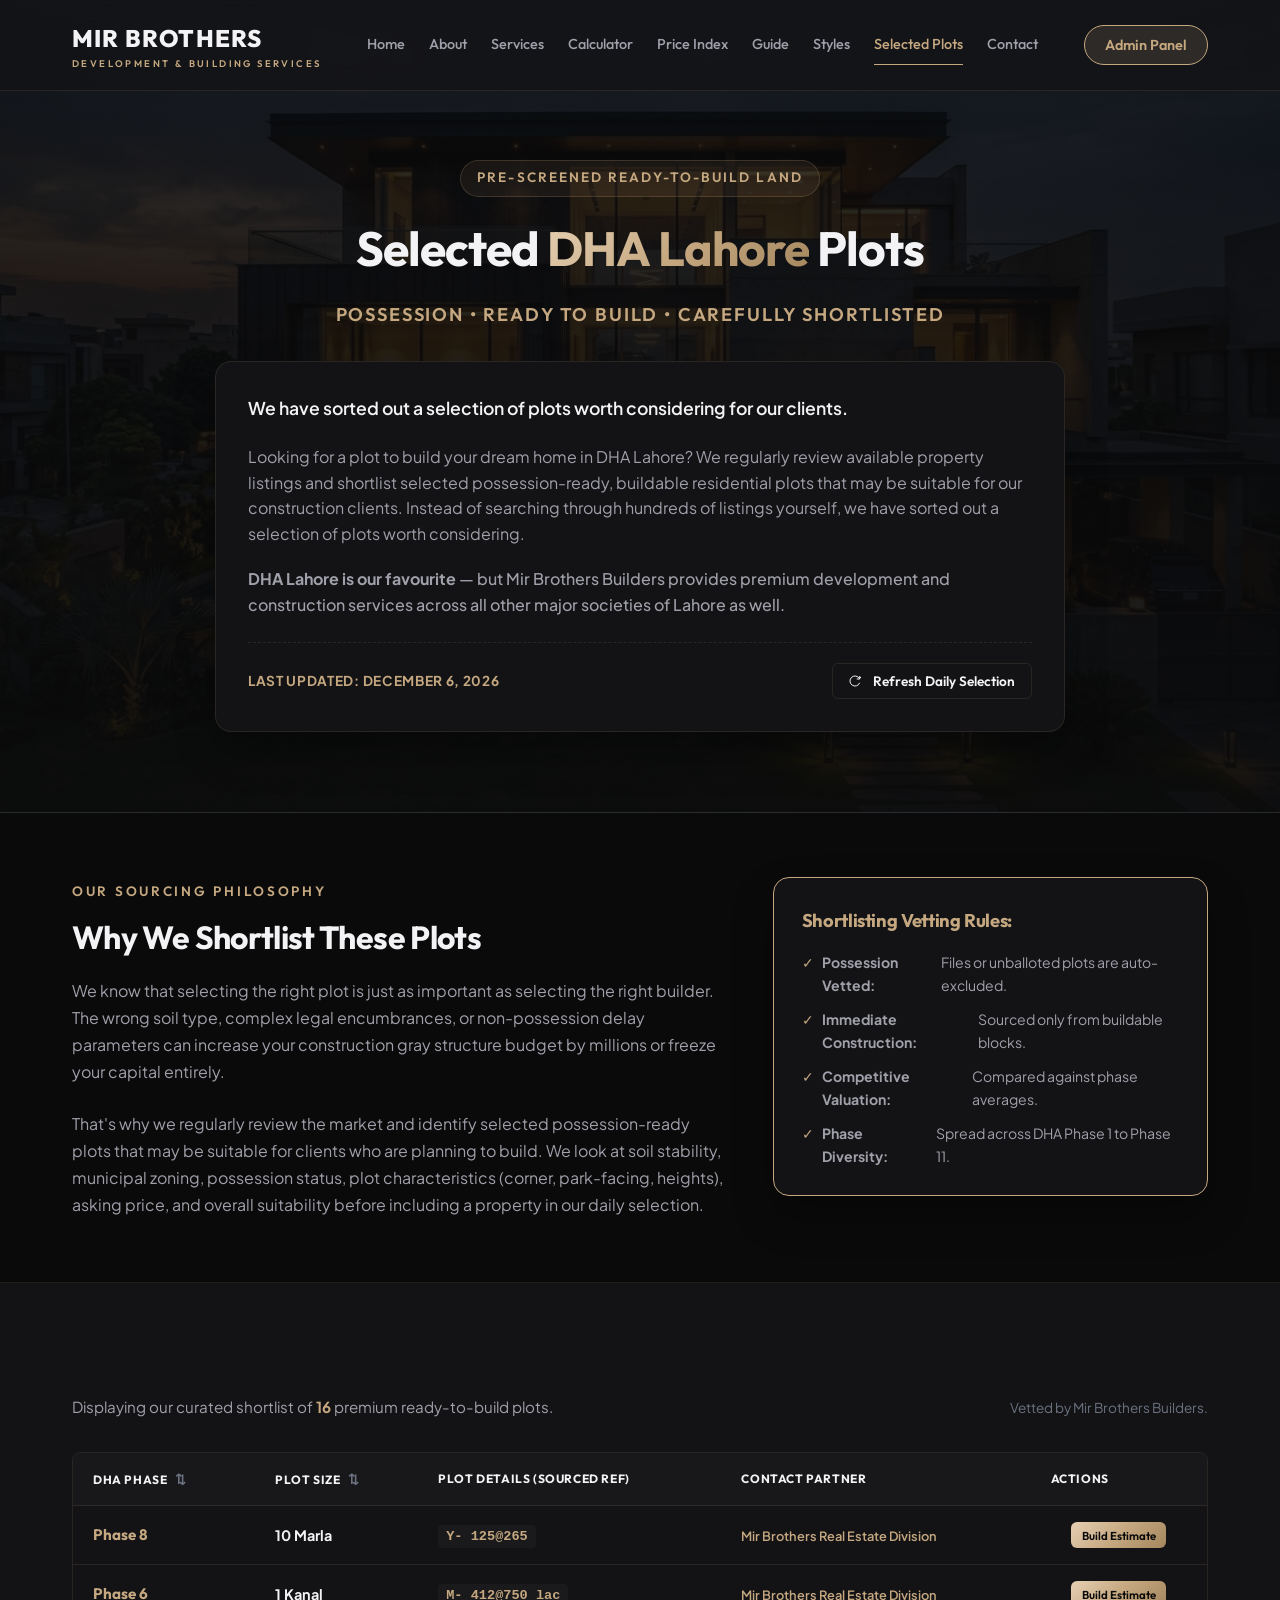
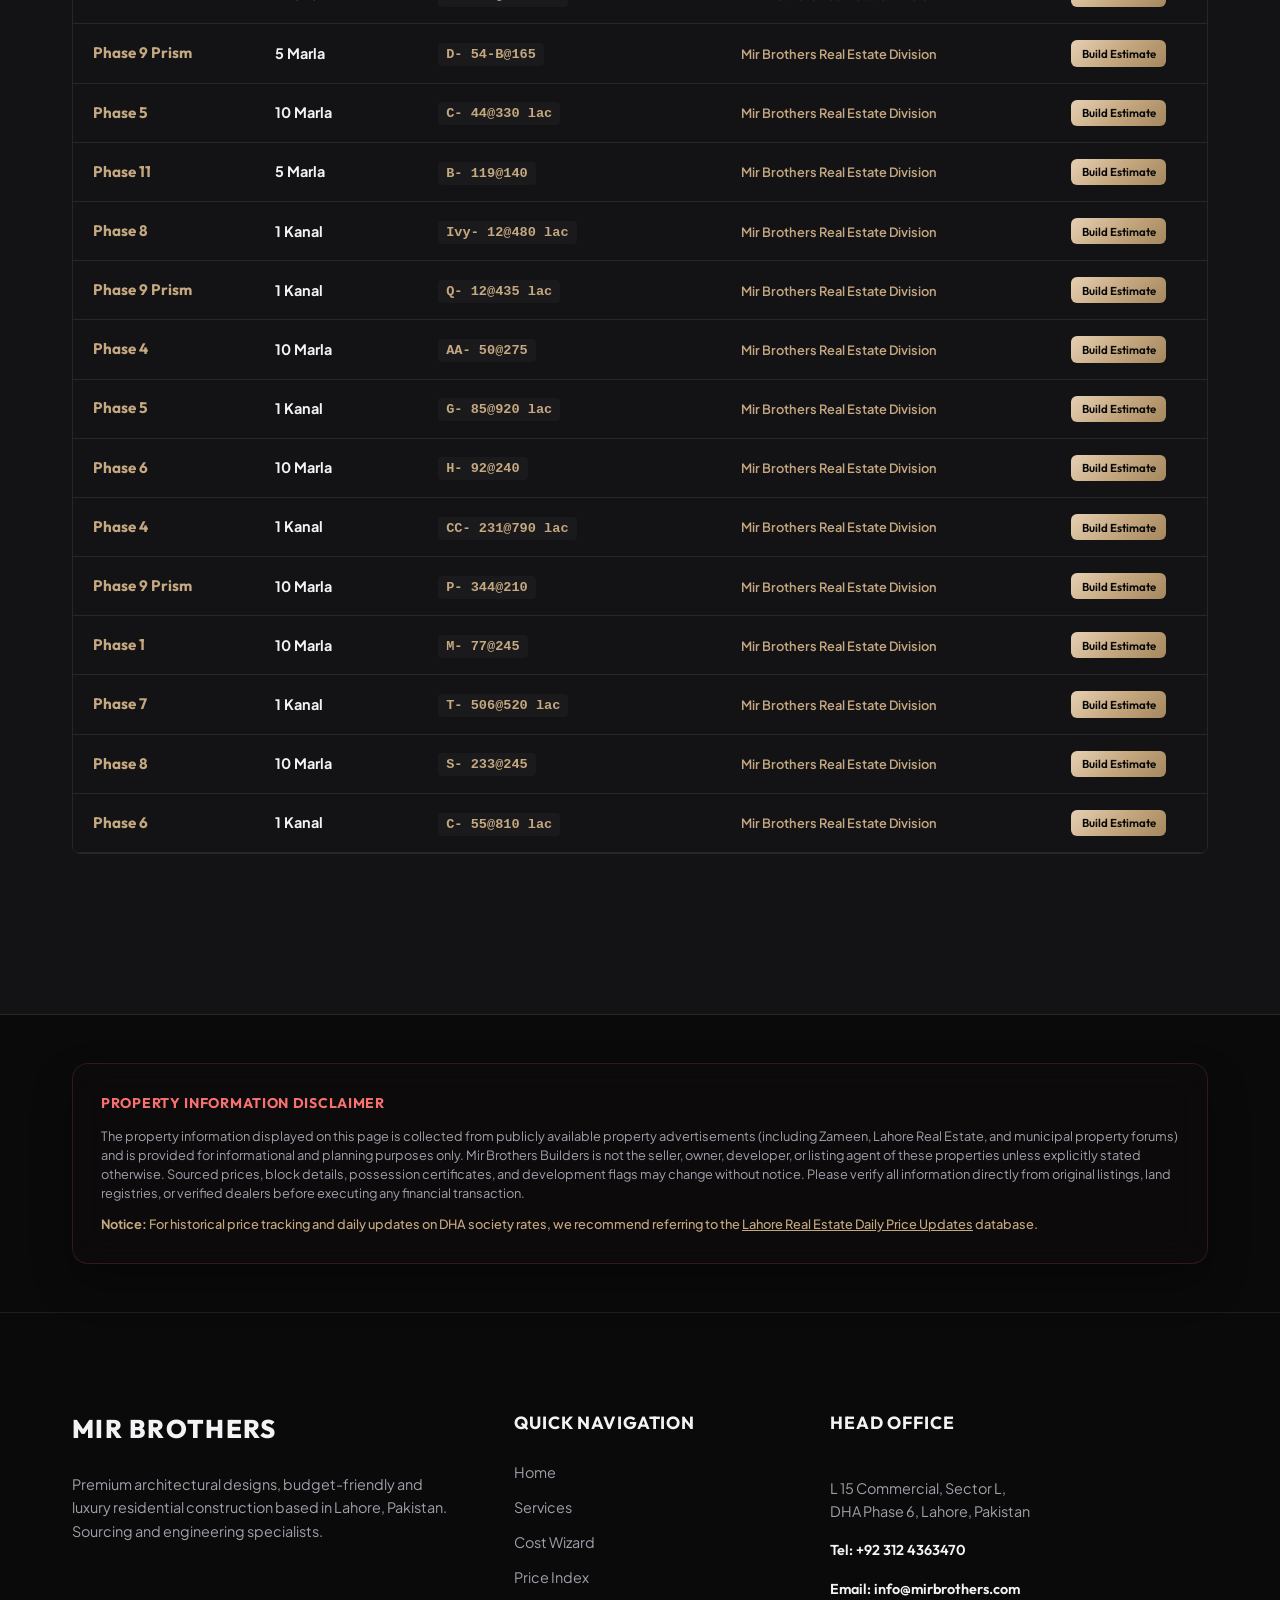
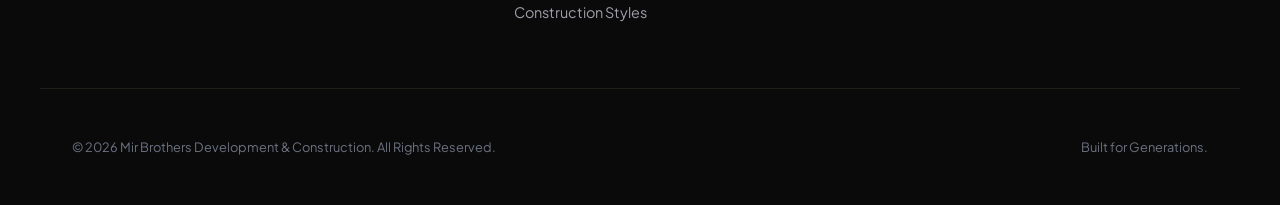
==== commit b3ccd11a: "Adjust plots columns structure to match Lahore Real Estate first three columns exactly" ====
--- a/dha-lahore-plots.html
+++ b/dha-lahore-plots.html
@@ -122,9 +122,8 @@
                         <thead>
                             <tr>
                                 <th class="sortable-header" data-sort="phase" style="cursor: pointer; user-select: none;">DHA Phase <span class="sort-indicator" style="margin-left: 5px; font-size: 0.8rem; color: var(--text-muted);">⇅</span></th>
-                                <th class="sortable-header" data-sort="block" style="cursor: pointer; user-select: none;">Block Location <span class="sort-indicator" style="margin-left: 5px; font-size: 0.8rem; color: var(--text-muted);">⇅</span></th>
                                 <th class="sortable-header" data-sort="size" style="cursor: pointer; user-select: none;">Plot Size <span class="sort-indicator" style="margin-left: 5px; font-size: 0.8rem; color: var(--text-muted);">⇅</span></th>
-                                <th class="sortable-header text-right" data-sort="price" style="cursor: pointer; user-select: none;">Asking Price <span class="sort-indicator" style="margin-left: 5px; font-size: 0.8rem; color: var(--text-muted);">⇅</span></th>
+                                <th>Plot Details (Sourced Ref)</th>
                                 <th>Contact Partner</th>
                                 <th class="text-center">Actions</th>
                             </tr>
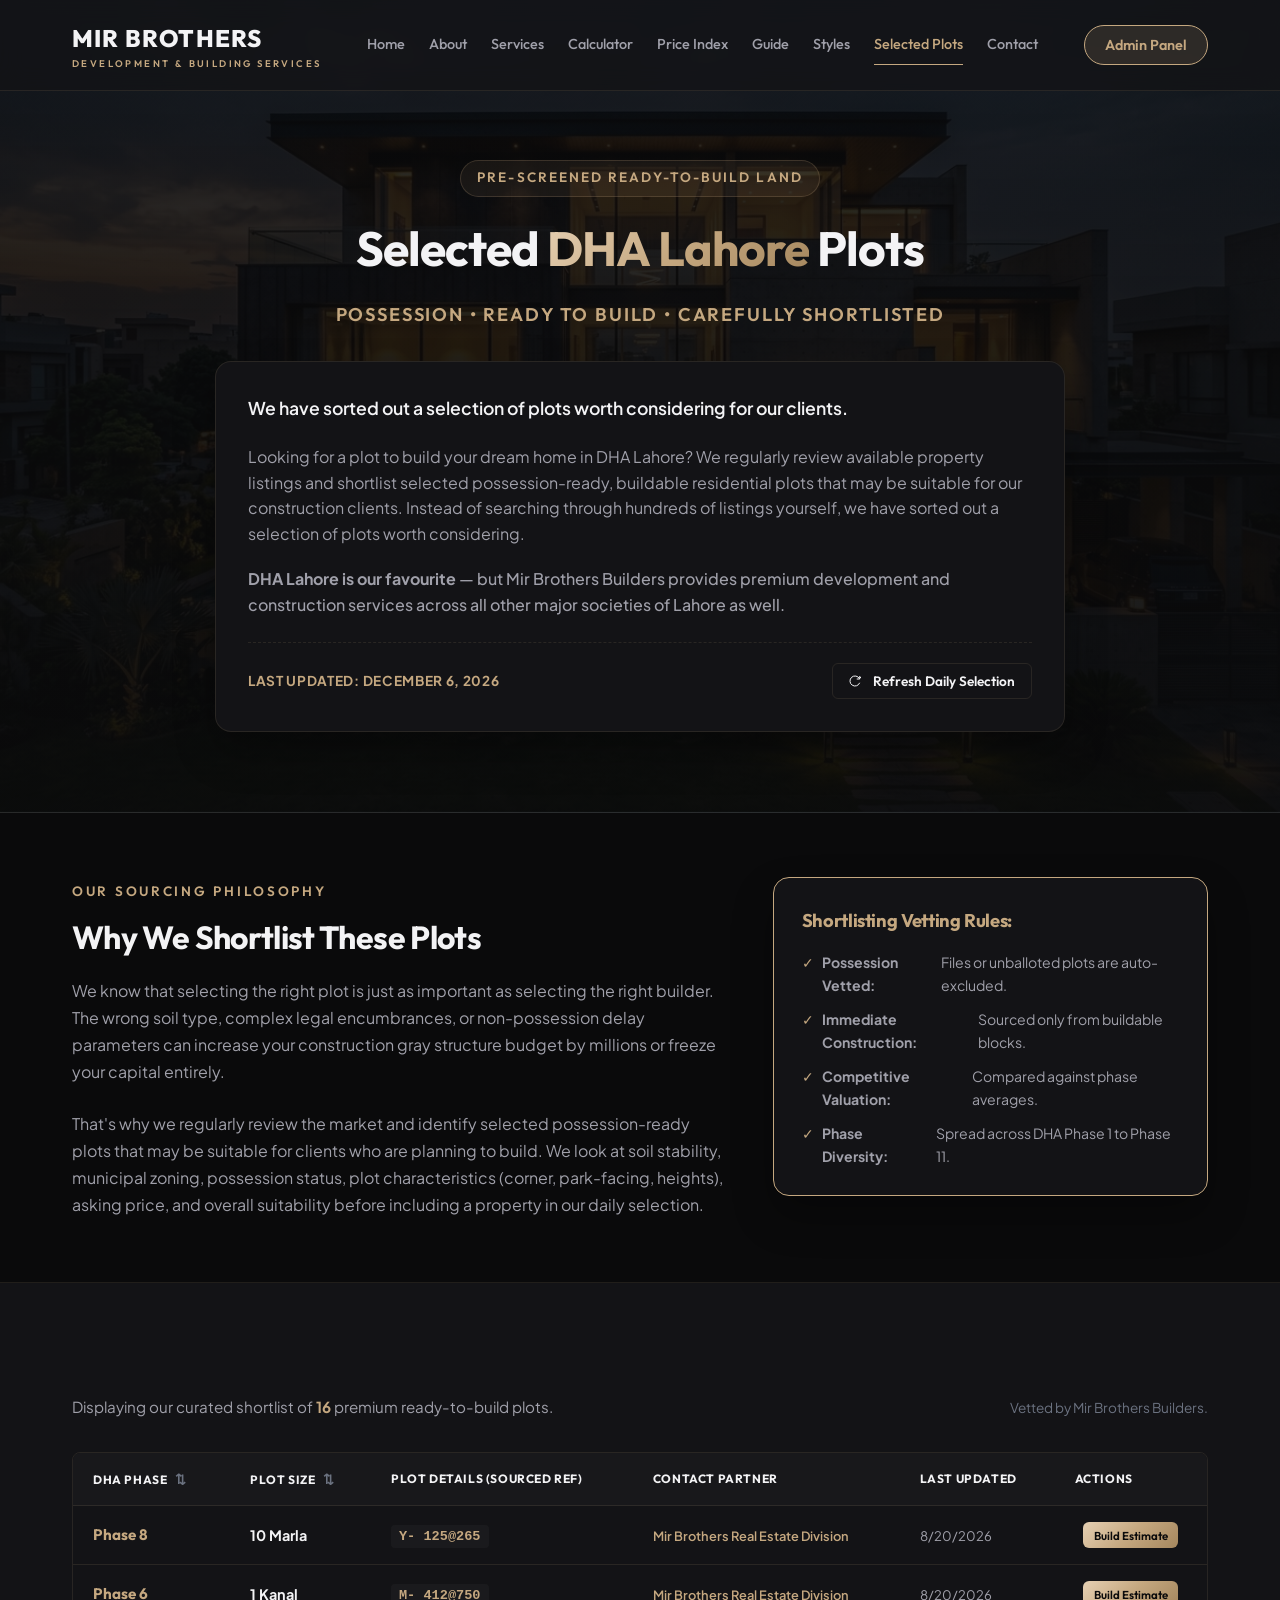
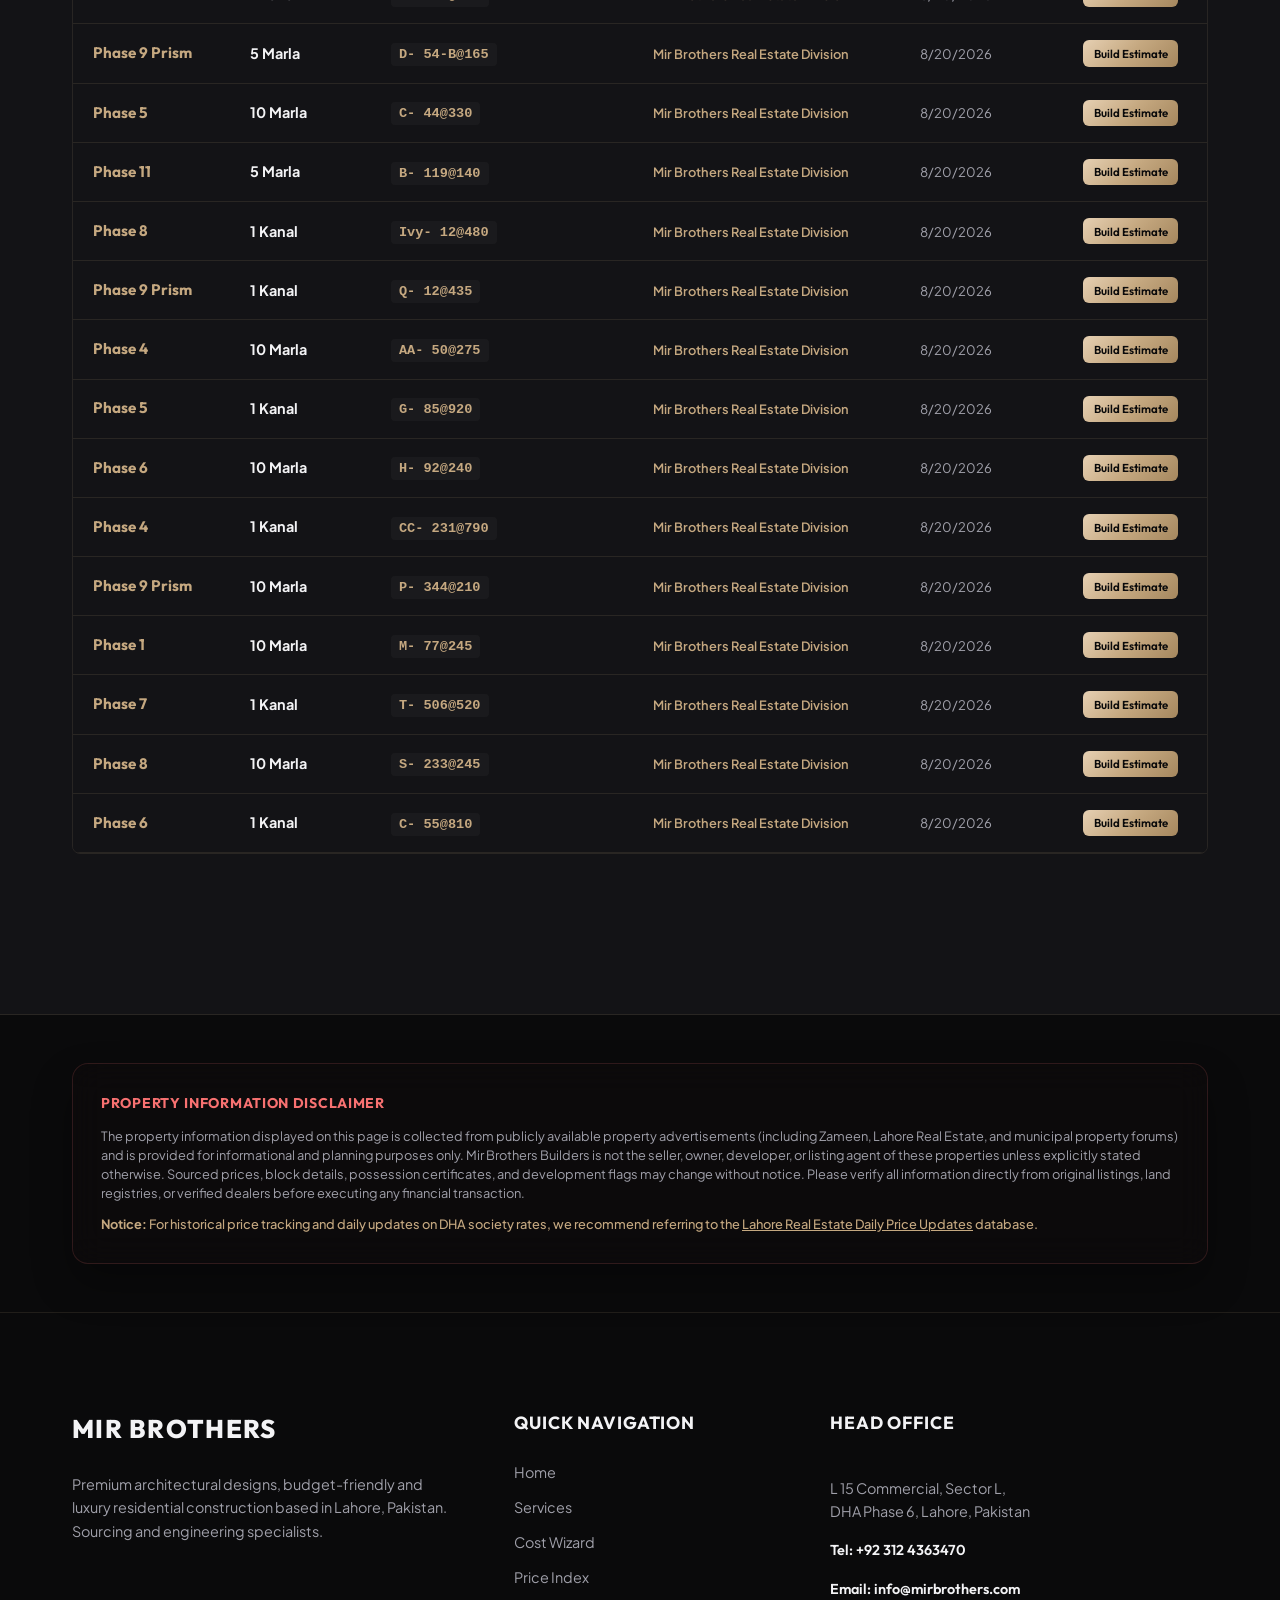
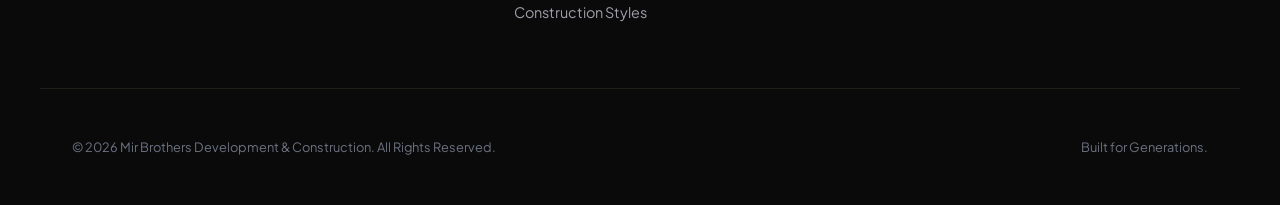
==== commit 635c2b64: "Add Last Updated column displaying the listing verification date" ====
--- a/dha-lahore-plots.html
+++ b/dha-lahore-plots.html
@@ -125,6 +125,7 @@
                                 <th class="sortable-header" data-sort="size" style="cursor: pointer; user-select: none;">Plot Size <span class="sort-indicator" style="margin-left: 5px; font-size: 0.8rem; color: var(--text-muted);">⇅</span></th>
                                 <th>Plot Details (Sourced Ref)</th>
                                 <th>Contact Partner</th>
+                                <th>Last Updated</th>
                                 <th class="text-center">Actions</th>
                             </tr>
                         </thead>
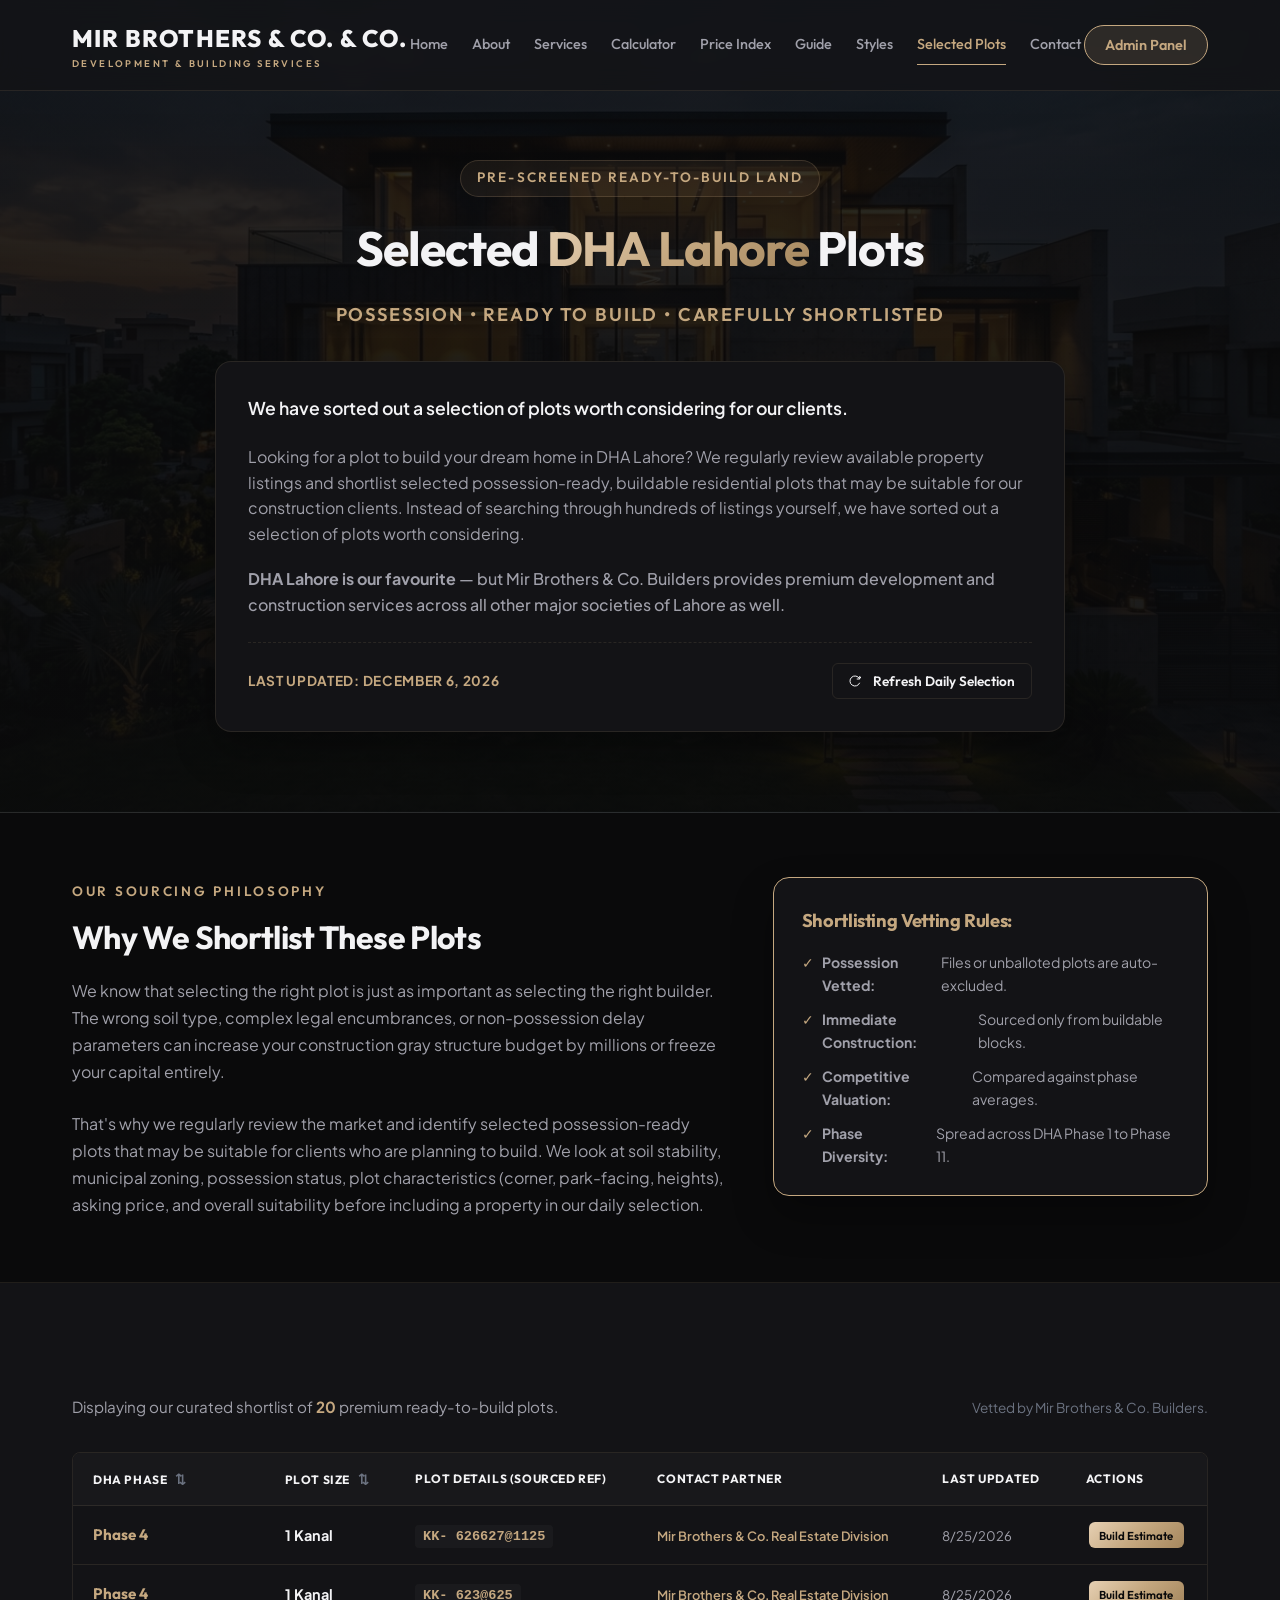
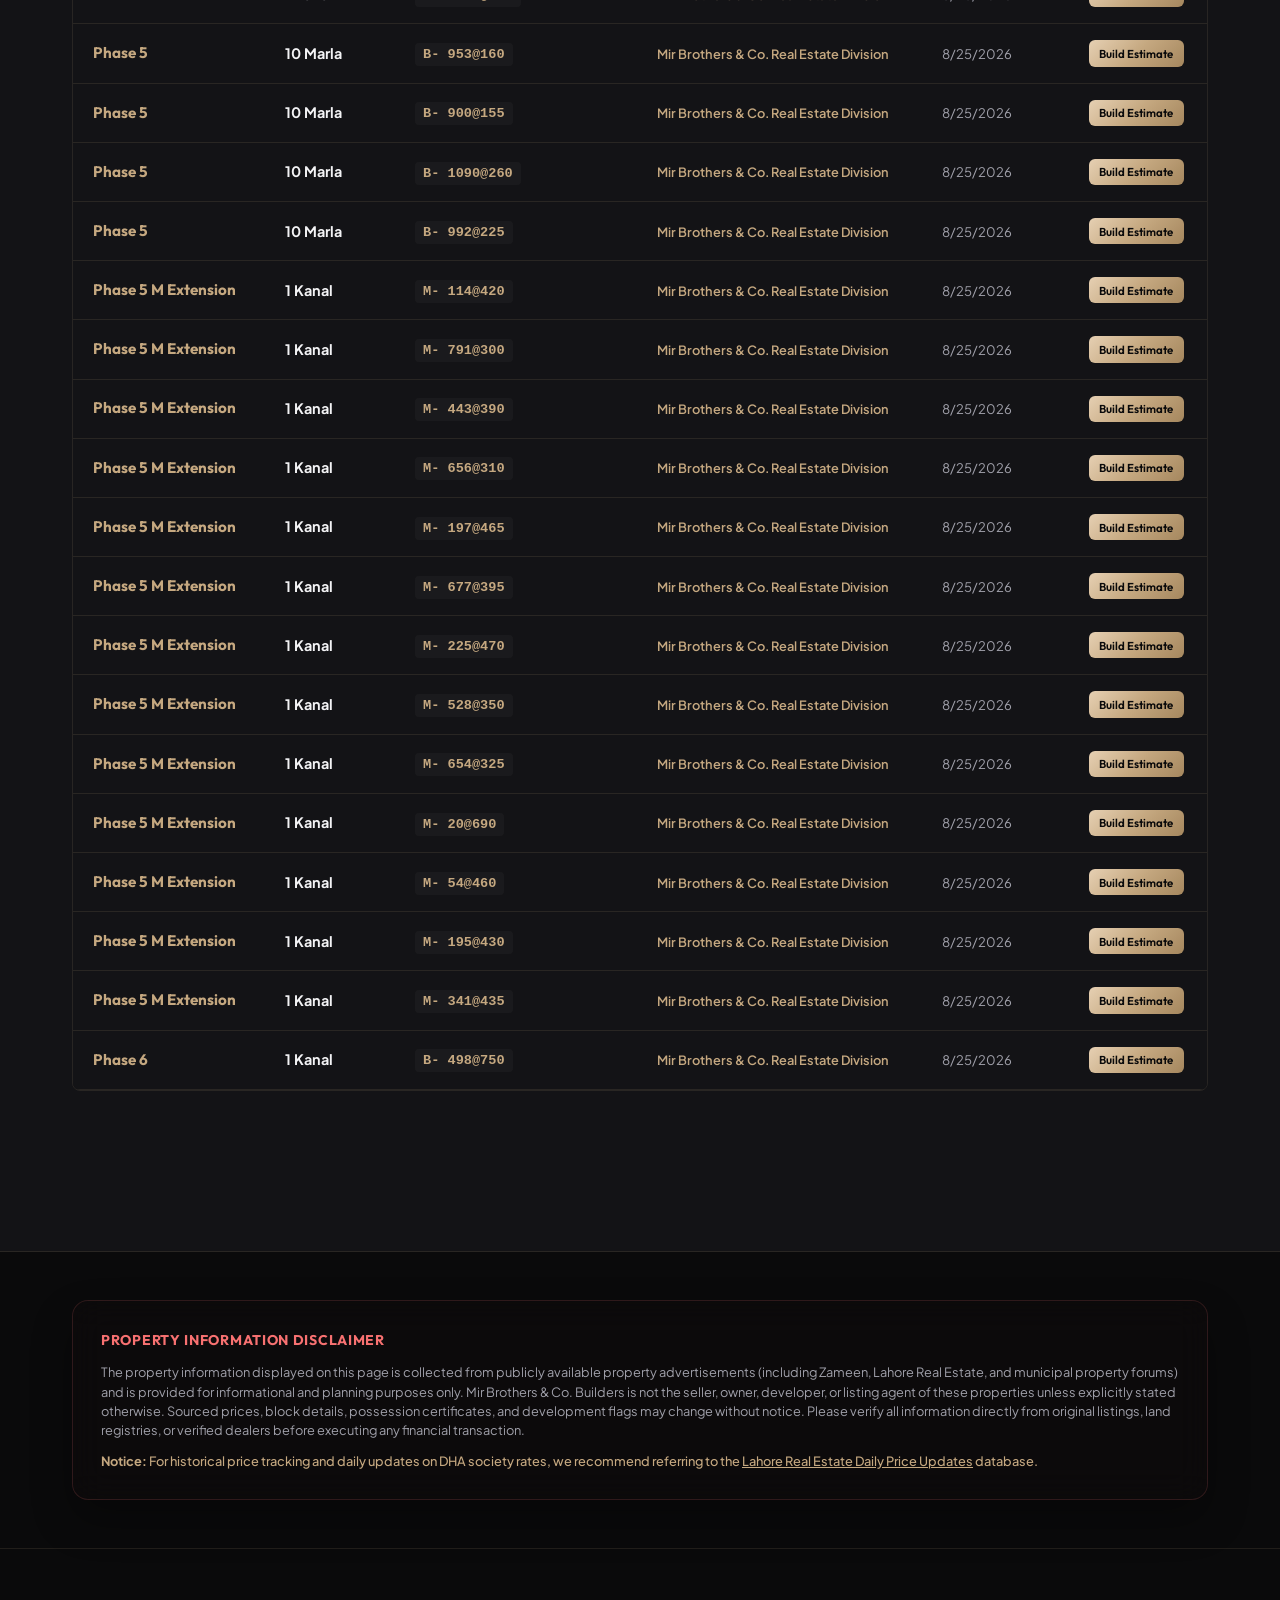
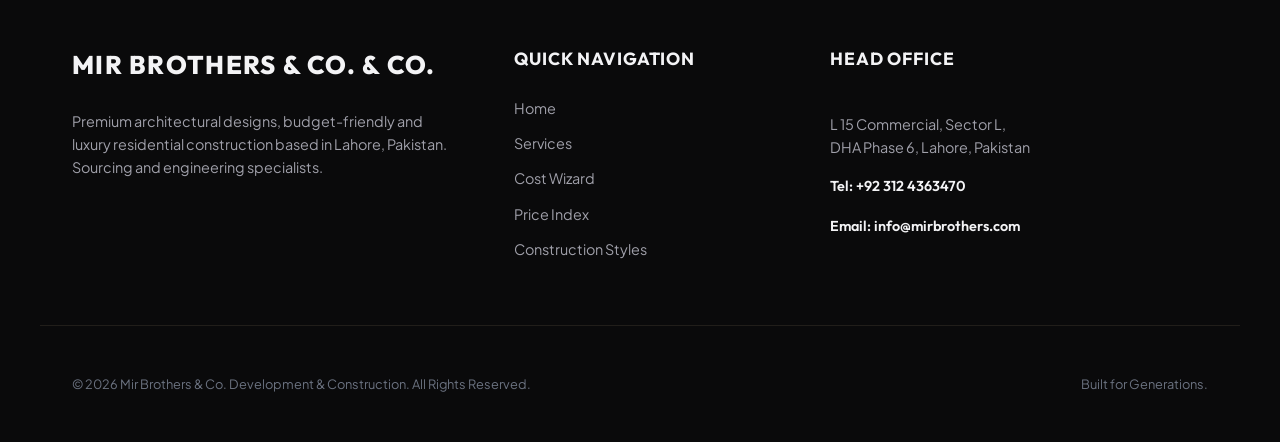
==== commit 34c67058: "Configure logo image and update company name to Mir Brothers & Co. everywhere" ====
--- a/dha-lahore-plots.html
+++ b/dha-lahore-plots.html
@@ -3,8 +3,8 @@
 <head>
     <meta charset="UTF-8">
     <meta name="viewport" content="width=device-width, initial-scale=1.0">
-    <title>Selected Plots for Sale in DHA Lahore | Mir Brothers Builders</title>
-    <meta name="description" content="Explore our daily curated selection of possession-ready and buildable residential plots in different phases of DHA Lahore, carefully shortlisted for Mir Brothers Builders clients.">
+    <title>Selected Plots for Sale in DHA Lahore | Mir Brothers & Co. Builders</title>
+    <meta name="description" content="Explore our daily curated selection of possession-ready and buildable residential plots in different phases of DHA Lahore, carefully shortlisted for Mir Brothers & Co. Builders clients.">
     <!-- Google Fonts -->
     <link rel="preconnect" href="https://fonts.googleapis.com">
     <link rel="preconnect" href="https://fonts.gstatic.com" crossorigin>
@@ -18,7 +18,7 @@
     <header class="main-header no-print">
         <div class="container header-container">
             <a href="index.html" class="logo-container">
-                <span class="logo-title">MIR BROTHERS</span>
+                <span class="logo-title">MIR BROTHERS & CO. & CO.</span>
                 <span class="logo-subtitle">DEVELOPMENT & BUILDING SERVICES</span>
             </a>
             
@@ -62,7 +62,7 @@
                     Looking for a plot to build your dream home in DHA Lahore? We regularly review available property listings and shortlist selected possession-ready, buildable residential plots that may be suitable for our construction clients. Instead of searching through hundreds of listings yourself, we have sorted out a selection of plots worth considering.
                 </p>
                 <p style="color: var(--text-secondary); line-height: 1.6; font-weight: 500;">
-                    <strong>DHA Lahore is our favourite</strong> — but Mir Brothers Builders provides premium development and construction services across all other major societies of Lahore as well.
+                    <strong>DHA Lahore is our favourite</strong> — but Mir Brothers & Co. Builders provides premium development and construction services across all other major societies of Lahore as well.
                 </p>
                 <div style="margin-top: 1.5rem; padding-top: 1.25rem; border-top: 1px dashed var(--border-color); display: flex; justify-content: space-between; align-items: center; flex-wrap: wrap; gap: 1rem;">
                     <span style="font-size: 0.85rem; color: var(--gold-primary); font-weight: 700; text-transform: uppercase; letter-spacing: 0.05em;" id="syncDateLabel">
@@ -113,7 +113,7 @@
                         Displaying our curated shortlist of <span id="plotsCounterLabel" style="font-weight: 700; color: var(--gold-primary);">20</span> premium ready-to-build plots.
                     </p>
                     <div style="font-size: 0.85rem; color: var(--text-muted);">
-                        Vetted by Mir Brothers Builders.
+                        Vetted by Mir Brothers & Co. Builders.
                     </div>
                 </div>
 
@@ -144,7 +144,7 @@
             <div class="glass-card gold-border" style="background-color: var(--bg-primary); padding: 3rem;">
                 <div style="display: flex; justify-content: space-between; align-items: center; margin-bottom: 2.5rem; border-bottom: 1px solid var(--border-color); padding-bottom: 1.5rem;">
                     <div>
-                        <h2 style="font-family: 'Outfit'; color: var(--gold-primary);">Mir Brothers Sourcing Panel</h2>
+                        <h2 style="font-family: 'Outfit'; color: var(--gold-primary);">Mir Brothers & Co. Sourcing Panel</h2>
                         <p style="color: var(--text-secondary); font-size: 0.9rem;">Manage property listing registries, apply price overrides, and adjust inclusion flags.</p>
                     </div>
                     <button class="btn btn-outline btn-sm" id="closeAdminBtn">Close Panel</button>
@@ -217,7 +217,7 @@
             <div class="glass-card" style="padding: 1.75rem; border-color: rgba(248, 113, 113, 0.15); background: rgba(248, 113, 113, 0.01);">
                 <h5 style="color: var(--danger-red); margin-bottom: 0.75rem; font-family: 'Outfit'; text-transform: uppercase; font-size: 0.88rem; letter-spacing: 0.05em;">Property Information Disclaimer</h5>
                 <p style="font-size: 0.8rem; line-height: 1.5; color: var(--text-secondary); margin-bottom: 0.75rem;">
-                    The property information displayed on this page is collected from publicly available property advertisements (including Zameen, Lahore Real Estate, and municipal property forums) and is provided for informational and planning purposes only. Mir Brothers Builders is not the seller, owner, developer, or listing agent of these properties unless explicitly stated otherwise. Sourced prices, block details, possession certificates, and development flags may change without notice. Please verify all information directly from original listings, land registries, or verified dealers before executing any financial transaction.
+                    The property information displayed on this page is collected from publicly available property advertisements (including Zameen, Lahore Real Estate, and municipal property forums) and is provided for informational and planning purposes only. Mir Brothers & Co. Builders is not the seller, owner, developer, or listing agent of these properties unless explicitly stated otherwise. Sourced prices, block details, possession certificates, and development flags may change without notice. Please verify all information directly from original listings, land registries, or verified dealers before executing any financial transaction.
                 </p>
                 <p style="font-size: 0.8rem; line-height: 1.5; color: var(--gold-primary); font-weight: 500;">
                     <strong>Notice:</strong> For historical price tracking and daily updates on DHA society rates, we recommend referring to the <a href="https://lahorerealestate.com/daily-prices-update/" target="_blank" style="color: var(--gold-primary); text-decoration: underline;">Lahore Real Estate Daily Price Updates</a> database.
@@ -230,7 +230,7 @@
     <footer class="main-footer no-print">
         <div class="container footer-grid">
             <div class="footer-about">
-                <span class="footer-logo">MIR BROTHERS</span>
+                <span class="footer-logo">MIR BROTHERS & CO. & CO.</span>
                 <p>Premium architectural designs, budget-friendly and luxury residential construction based in Lahore, Pakistan. Sourcing and engineering specialists.</p>
             </div>
             
@@ -255,7 +255,7 @@
         
         <div class="footer-bottom">
             <div class="container footer-bottom-inner">
-                <p>&copy; 2026 Mir Brothers Development & Construction. All Rights Reserved.</p>
+                <p>&copy; 2026 Mir Brothers & Co. Development & Construction. All Rights Reserved.</p>
                 <p>Built for Generations.</p>
             </div>
         </div>
--- a/style.css
+++ b/style.css
@@ -2551,3 +2551,319 @@
         padding: 1.5rem;
     }
 }
+
+/* Spinner & Rotation Animations */
+.spinner {
+    animation: spin 1s linear infinite;
+    display: inline-block;
+}
+
+@keyframes spin {
+    from { transform: rotate(0deg); }
+    to { transform: rotate(360deg); }
+}
+
+/* Three Core Service Cards Section */
+.core-services-grid {
+    display: grid;
+    grid-template-columns: repeat(auto-fit, minmax(320px, 1fr));
+    gap: 2.5rem;
+    margin-top: 3rem;
+}
+
+.core-service-card {
+    background: var(--bg-secondary);
+    border: 1px solid var(--border-color);
+    border-radius: 16px;
+    padding: 3rem 2.5rem;
+    text-align: center;
+    transition: var(--transition-bounce);
+    display: flex;
+    flex-direction: column;
+    justify-content: space-between;
+    height: 100%;
+}
+
+.core-service-card:hover {
+    border-color: var(--gold-primary);
+    transform: translateY(-10px);
+    box-shadow: 0 20px 40px rgba(197, 168, 128, 0.1);
+}
+
+.core-service-icon {
+    width: 70px;
+    height: 70px;
+    background: rgba(197, 168, 128, 0.1);
+    color: var(--gold-primary);
+    border-radius: 50%;
+    display: flex;
+    align-items: center;
+    justify-content: center;
+    margin: 0 auto 2rem;
+    font-size: 1.8rem;
+    transition: var(--transition-smooth);
+}
+
+.core-service-card:hover .core-service-icon {
+    background: var(--gold-gradient);
+    color: var(--bg-primary);
+}
+
+.core-service-card h3 {
+    font-size: 1.5rem;
+    margin-bottom: 1rem;
+    color: var(--text-primary);
+}
+
+.core-service-card p {
+    color: var(--text-secondary);
+    font-size: 0.95rem;
+    line-height: 1.6;
+    margin-bottom: 2rem;
+}
+
+/* Home Journey Timeline */
+.journey-flow {
+    display: grid;
+    grid-template-columns: repeat(auto-fit, minmax(180px, 1fr));
+    gap: 1.5rem;
+    margin-top: 3rem;
+    position: relative;
+}
+
+.journey-step {
+    background: var(--bg-secondary);
+    border: 1px solid var(--border-color);
+    border-radius: 12px;
+    padding: 2rem 1.5rem;
+    text-align: center;
+    position: relative;
+    z-index: 2;
+}
+
+.journey-step-num {
+    width: 40px;
+    height: 40px;
+    background: var(--gold-gradient);
+    color: var(--bg-primary);
+    font-weight: 700;
+    border-radius: 50%;
+    display: flex;
+    align-items: center;
+    justify-content: center;
+    margin: 0 auto 1.5rem;
+    font-size: 1.1rem;
+}
+
+.journey-step h4 {
+    font-size: 1.1rem;
+    margin-bottom: 0.5rem;
+}
+
+.journey-step p {
+    font-size: 0.85rem;
+    color: var(--text-secondary);
+}
+
+/* Geographic Focus & Badges */
+.geo-grid {
+    display: grid;
+    grid-template-columns: repeat(auto-fit, minmax(280px, 1fr));
+    gap: 2rem;
+    margin-top: 3rem;
+}
+
+.geo-card {
+    background: var(--bg-secondary);
+    border: 1px solid var(--border-color);
+    border-radius: 16px;
+    padding: 2.5rem;
+    transition: var(--transition-smooth);
+}
+
+.geo-card.primary {
+    border-color: var(--gold-primary);
+    box-shadow: 0 10px 30px rgba(197, 168, 128, 0.05);
+}
+
+.geo-tag {
+    display: inline-block;
+    padding: 0.25rem 0.75rem;
+    border-radius: 20px;
+    font-size: 0.75rem;
+    font-weight: 600;
+    margin-bottom: 1rem;
+}
+
+.geo-tag.primary-tag {
+    background: rgba(197, 168, 128, 0.15);
+    color: var(--gold-primary);
+    border: 1px solid var(--gold-primary);
+}
+
+.geo-tag.secondary-tag {
+    background: rgba(255, 255, 255, 0.05);
+    color: var(--text-secondary);
+    border: 1px solid var(--border-color);
+}
+
+/* Simpler Entry-level Calculators */
+.quick-calc-box, .affordability-calc-box {
+    margin-bottom: 3rem;
+}
+
+.quick-calc-box h3, .affordability-calc-box h3 {
+    margin-bottom: 1.5rem;
+    color: var(--gold-primary);
+    font-size: 1.4rem;
+}
+
+.calc-range-output {
+    background: rgba(197, 168, 128, 0.08);
+    border: 1.5px dashed var(--gold-primary);
+    border-radius: 12px;
+    padding: 2rem;
+    text-align: center;
+    margin: 2rem 0;
+}
+
+.calc-range-output span {
+    font-size: 0.9rem;
+    color: var(--text-secondary);
+    display: block;
+    margin-bottom: 0.5rem;
+}
+
+.calc-range-output h2 {
+    font-size: 2.2rem;
+    color: var(--text-primary);
+}
+
+/* Floating WhatsApp Widget */
+.whatsapp-floating {
+    position: fixed;
+    bottom: 2rem;
+    right: 2rem;
+    width: 60px;
+    height: 60px;
+    background-color: #25D366;
+    color: white;
+    border-radius: 50%;
+    display: flex;
+    align-items: center;
+    justify-content: center;
+    box-shadow: 0 4px 12px rgba(0, 0, 0, 0.25);
+    z-index: 9999;
+    cursor: pointer;
+    transition: var(--transition-bounce);
+}
+
+.whatsapp-floating:hover {
+    transform: scale(1.1);
+    box-shadow: 0 6px 16px rgba(37, 211, 102, 0.4);
+}
+
+.whatsapp-floating svg {
+    width: 32px;
+    height: 32px;
+    fill: currentColor;
+}
+
+/* Navigation Dropdown styling */
+.nav-dropdown {
+    position: relative;
+    display: inline-block;
+}
+
+.nav-dropdown-content {
+    display: none;
+    position: absolute;
+    background-color: var(--bg-secondary);
+    min-width: 220px;
+    box-shadow: 0px 8px 16px 0px rgba(0,0,0,0.4);
+    z-index: 100;
+    border: 1px solid var(--border-color);
+    border-radius: 8px;
+    padding: 0.5rem 0;
+    margin-top: 0.5rem;
+}
+
+.nav-dropdown-content a {
+    color: var(--text-secondary);
+    padding: 12px 16px;
+    text-decoration: none;
+    display: block;
+    font-size: 0.9rem;
+    transition: var(--transition-smooth);
+}
+
+.nav-dropdown-content a:hover {
+    background-color: rgba(197, 168, 128, 0.1);
+    color: var(--gold-primary);
+}
+
+.nav-dropdown:hover .nav-dropdown-content {
+    display: block;
+}
+
+/* Trust Badge styles */
+.aftercare-badge {
+    display: flex;
+    align-items: center;
+    gap: 1.5rem;
+    background: rgba(197, 168, 128, 0.05);
+    border: 1px solid var(--border-color);
+    border-radius: 16px;
+    padding: 2.5rem;
+    margin-top: 3rem;
+}
+
+.aftercare-badge-icon {
+    font-size: 3rem;
+    color: var(--gold-primary);
+    background: rgba(197, 168, 128, 0.1);
+    width: 90px;
+    height: 90px;
+    border-radius: 50%;
+    display: flex;
+    align-items: center;
+    justify-content: center;
+    flex-shrink: 0;
+}
+
+.aftercare-badge-content h4 {
+    font-size: 1.3rem;
+    margin-bottom: 0.5rem;
+}
+
+.aftercare-badge-content p {
+    color: var(--text-secondary);
+    font-size: 0.95rem;
+    line-height: 1.6;
+}
+
+.project-categories-tabs {
+    display: flex;
+    justify-content: center;
+    gap: 1rem;
+    margin-bottom: 3rem;
+    flex-wrap: wrap;
+}
+
+@media (max-width: 768px) {
+    .nav-dropdown-content {
+        position: static;
+        box-shadow: none;
+        border: none;
+        padding-left: 1.5rem;
+        display: block; /* show by default on mobile */
+    }
+    .journey-flow {
+        grid-template-columns: 1fr;
+    }
+    .aftercare-badge {
+        flex-direction: column;
+        text-align: center;
+    }
+}
+
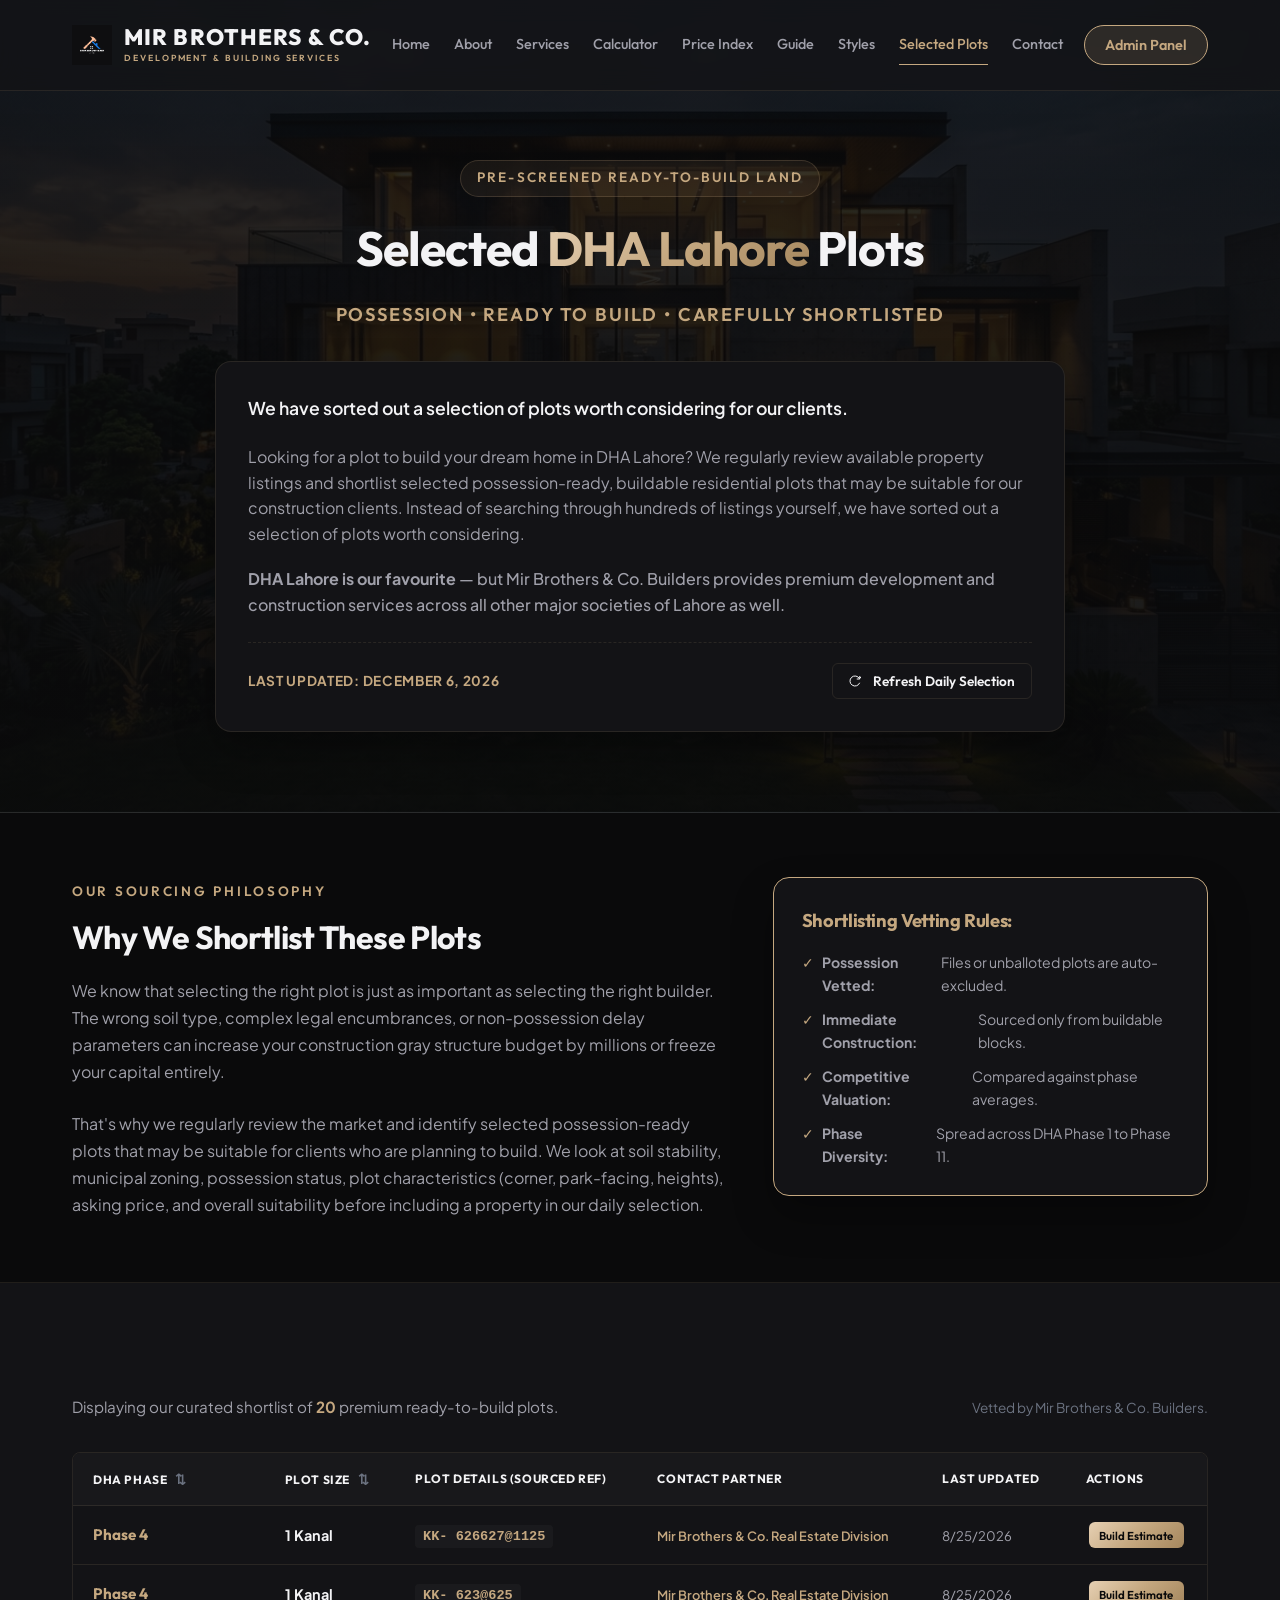
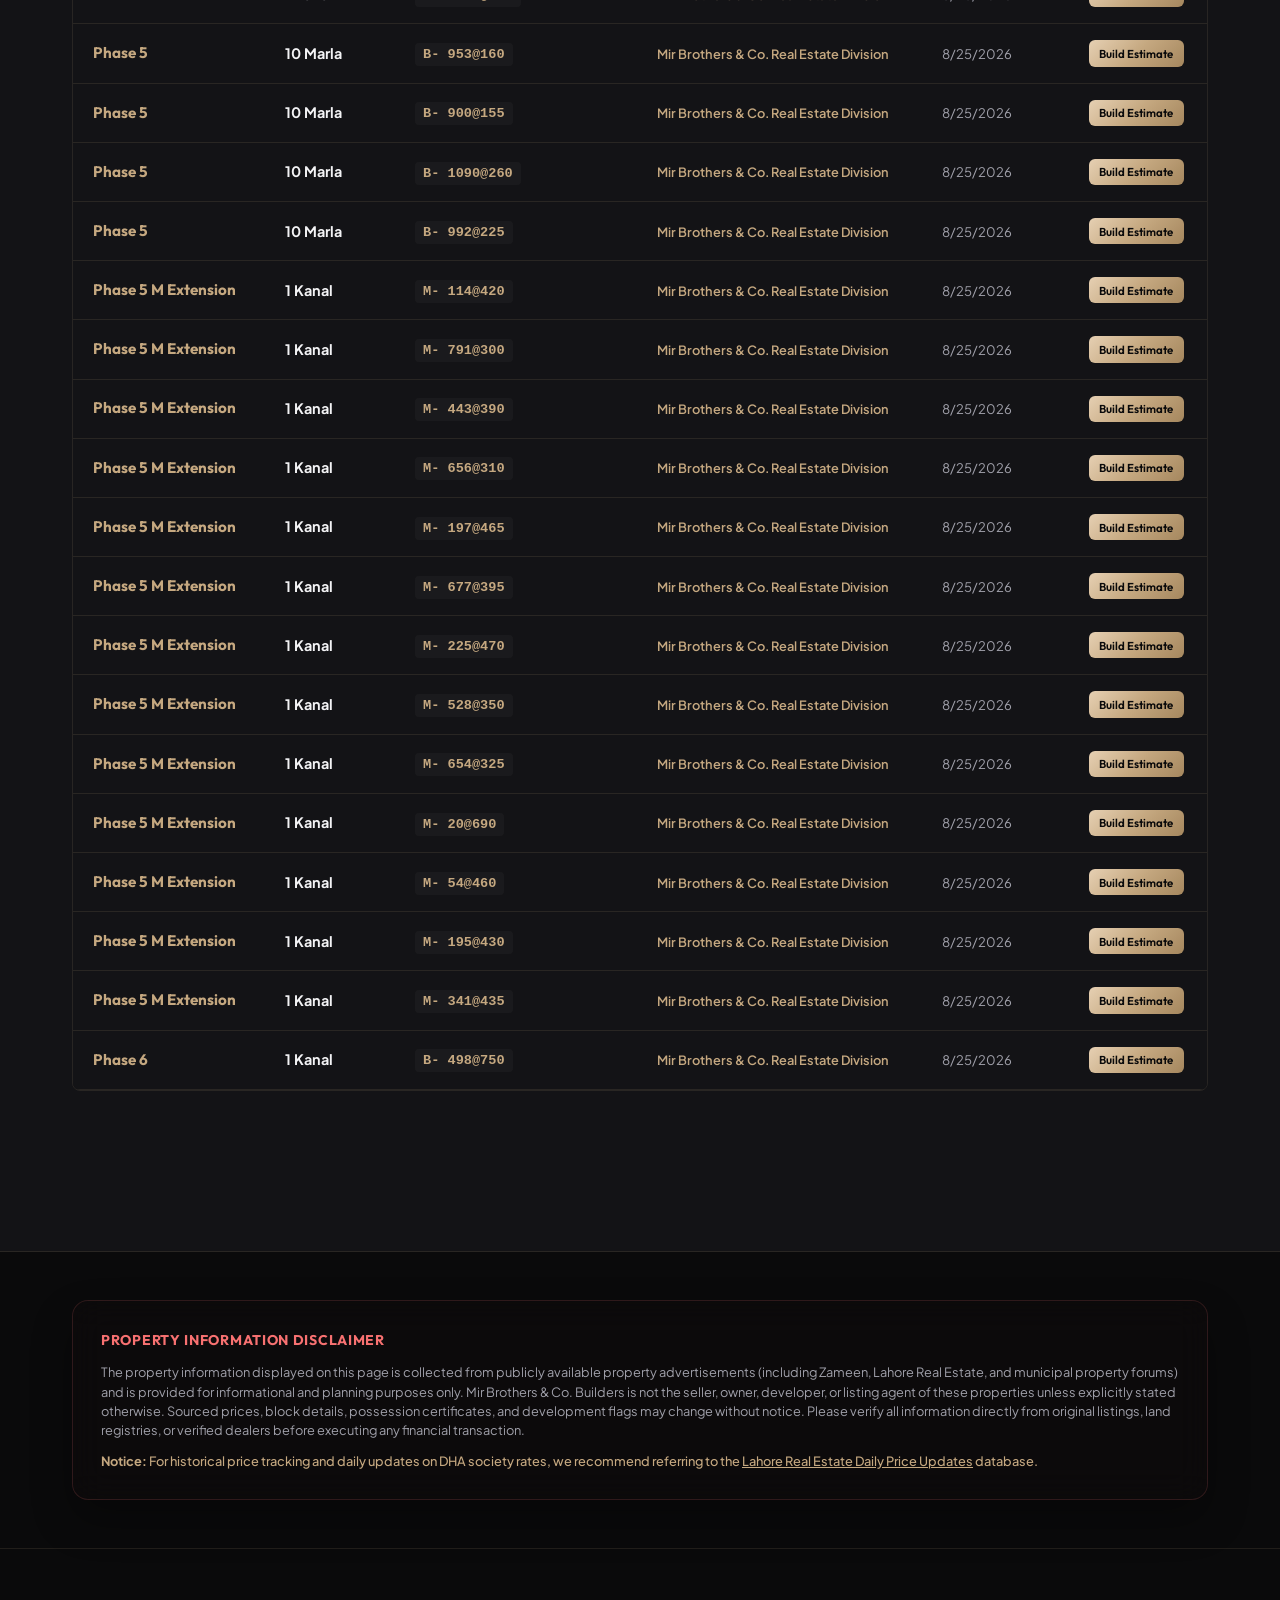
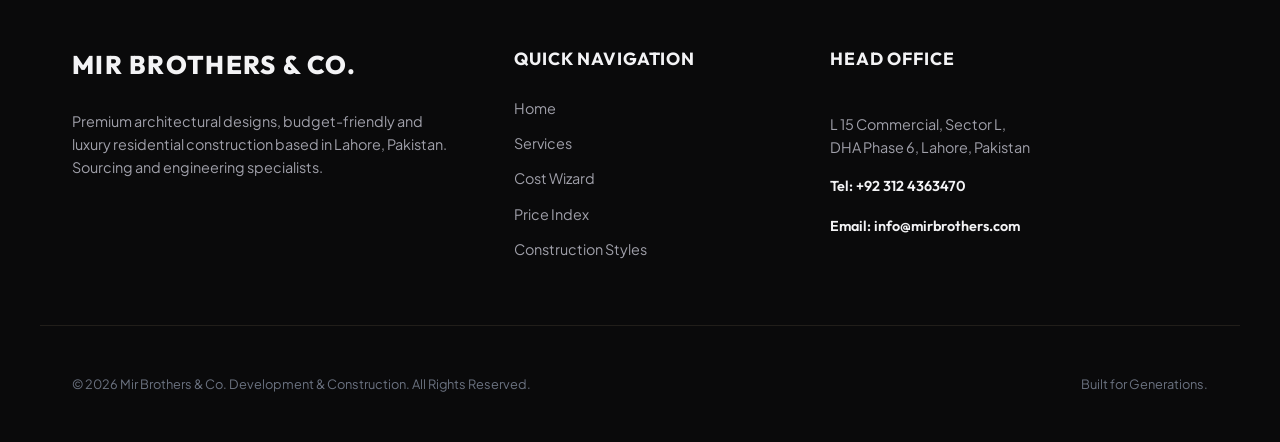
==== commit a2b7f745: "Fix duplicate company name in header/footer and style the logo with inversion for transparent blendi" ====
--- a/dha-lahore-plots.html
+++ b/dha-lahore-plots.html
@@ -17,9 +17,12 @@
     <!-- Header / Navigation -->
     <header class="main-header no-print">
         <div class="container header-container">
-            <a href="index.html" class="logo-container">
-                <span class="logo-title">MIR BROTHERS & CO. & CO.</span>
-                <span class="logo-subtitle">DEVELOPMENT & BUILDING SERVICES</span>
+            <a href="index.html" class="logo-container" style="display: flex; flex-direction: row; align-items: center; gap: 0.75rem; text-decoration: none;">
+                <img src="MirBrothers_Logo.png" alt="Mir Brothers & Co. Logo" style="height: 40px; width: auto; object-fit: contain; filter: invert(1); mix-blend-mode: screen; display: block;">
+                <div style="display: flex; flex-direction: column;">
+                    <span class="logo-title" style="line-height: 1.1; font-weight: 800; font-size: 1.4rem; letter-spacing: 0.05em;">MIR BROTHERS & CO.</span>
+                    <span class="logo-subtitle" style="font-size: 0.55rem; letter-spacing: 0.22em; color: var(--gold-primary); margin-top: 2px;">DEVELOPMENT & BUILDING SERVICES</span>
+                </div>
             </a>
             
             <nav class="nav-menu" id="navMenu">
@@ -230,7 +233,7 @@
     <footer class="main-footer no-print">
         <div class="container footer-grid">
             <div class="footer-about">
-                <span class="footer-logo">MIR BROTHERS & CO. & CO.</span>
+                <span class="footer-logo">MIR BROTHERS & CO.</span>
                 <p>Premium architectural designs, budget-friendly and luxury residential construction based in Lahore, Pakistan. Sourcing and engineering specialists.</p>
             </div>
             
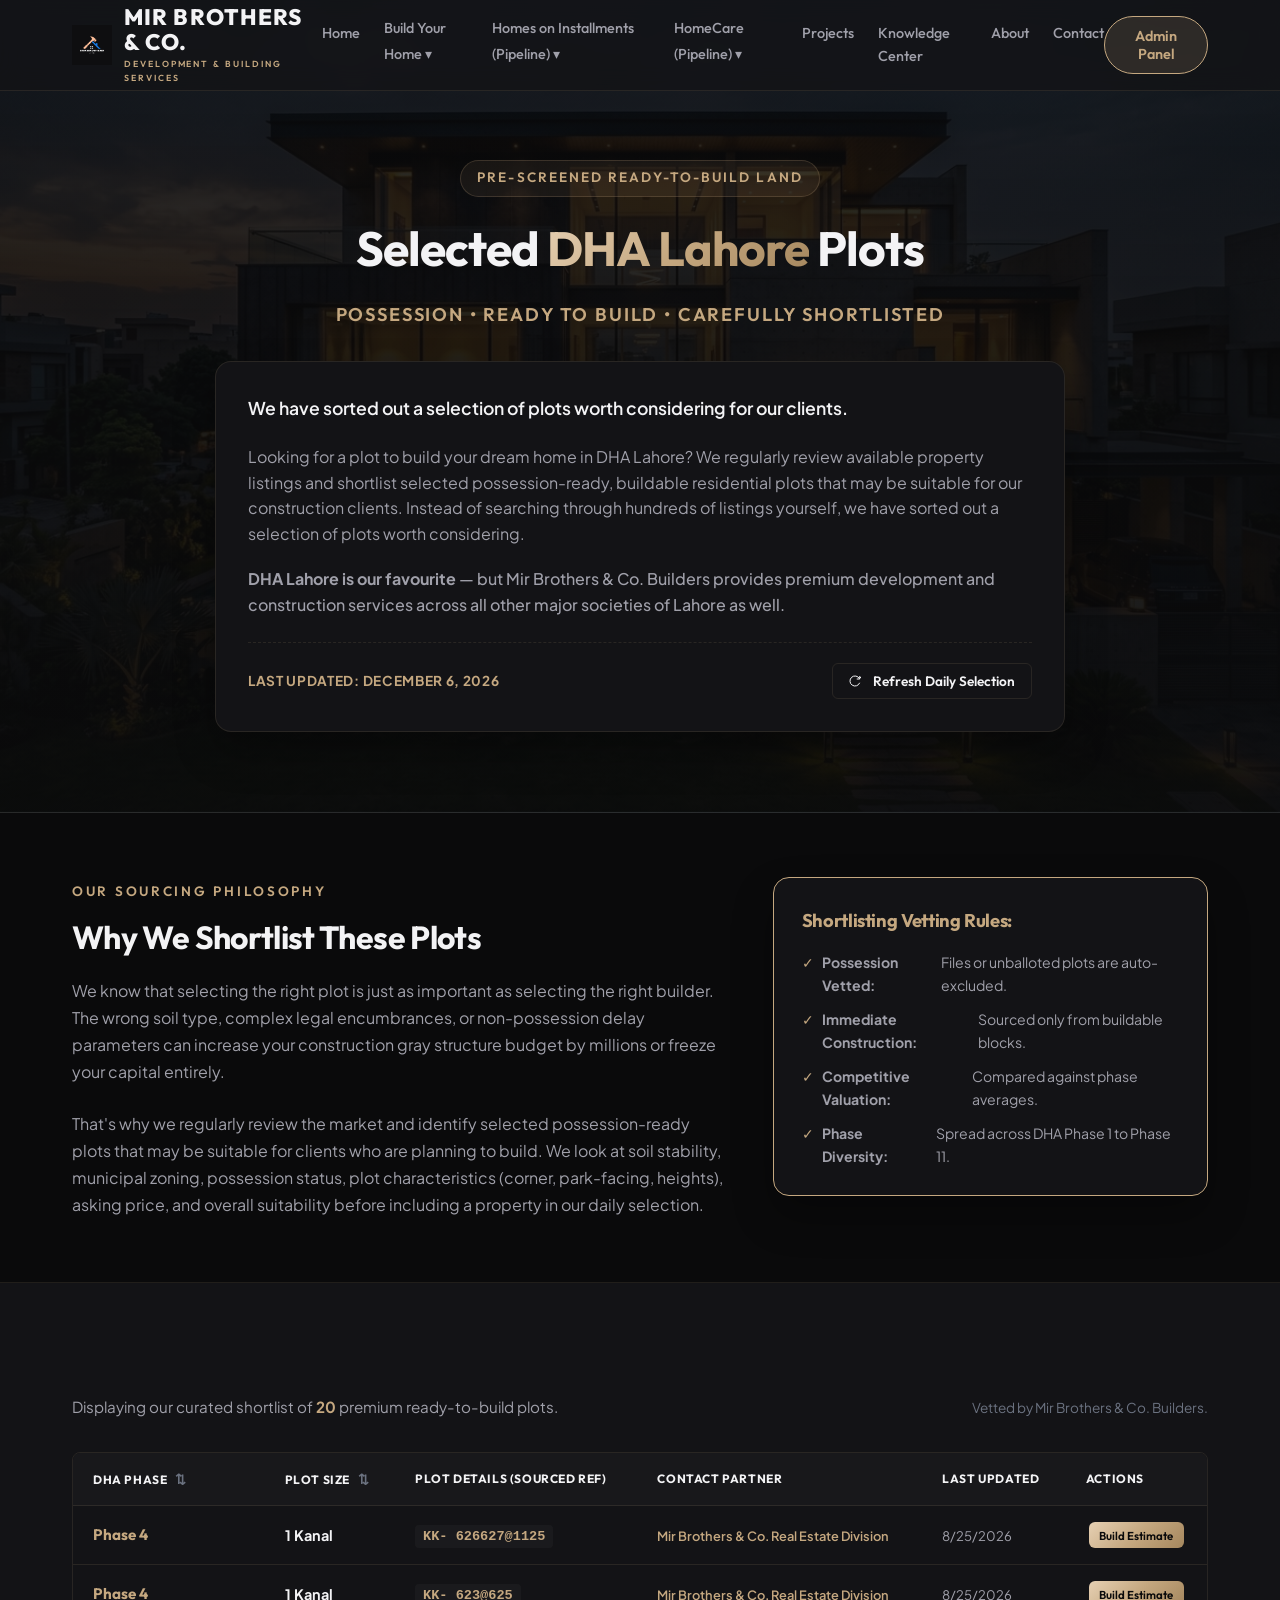
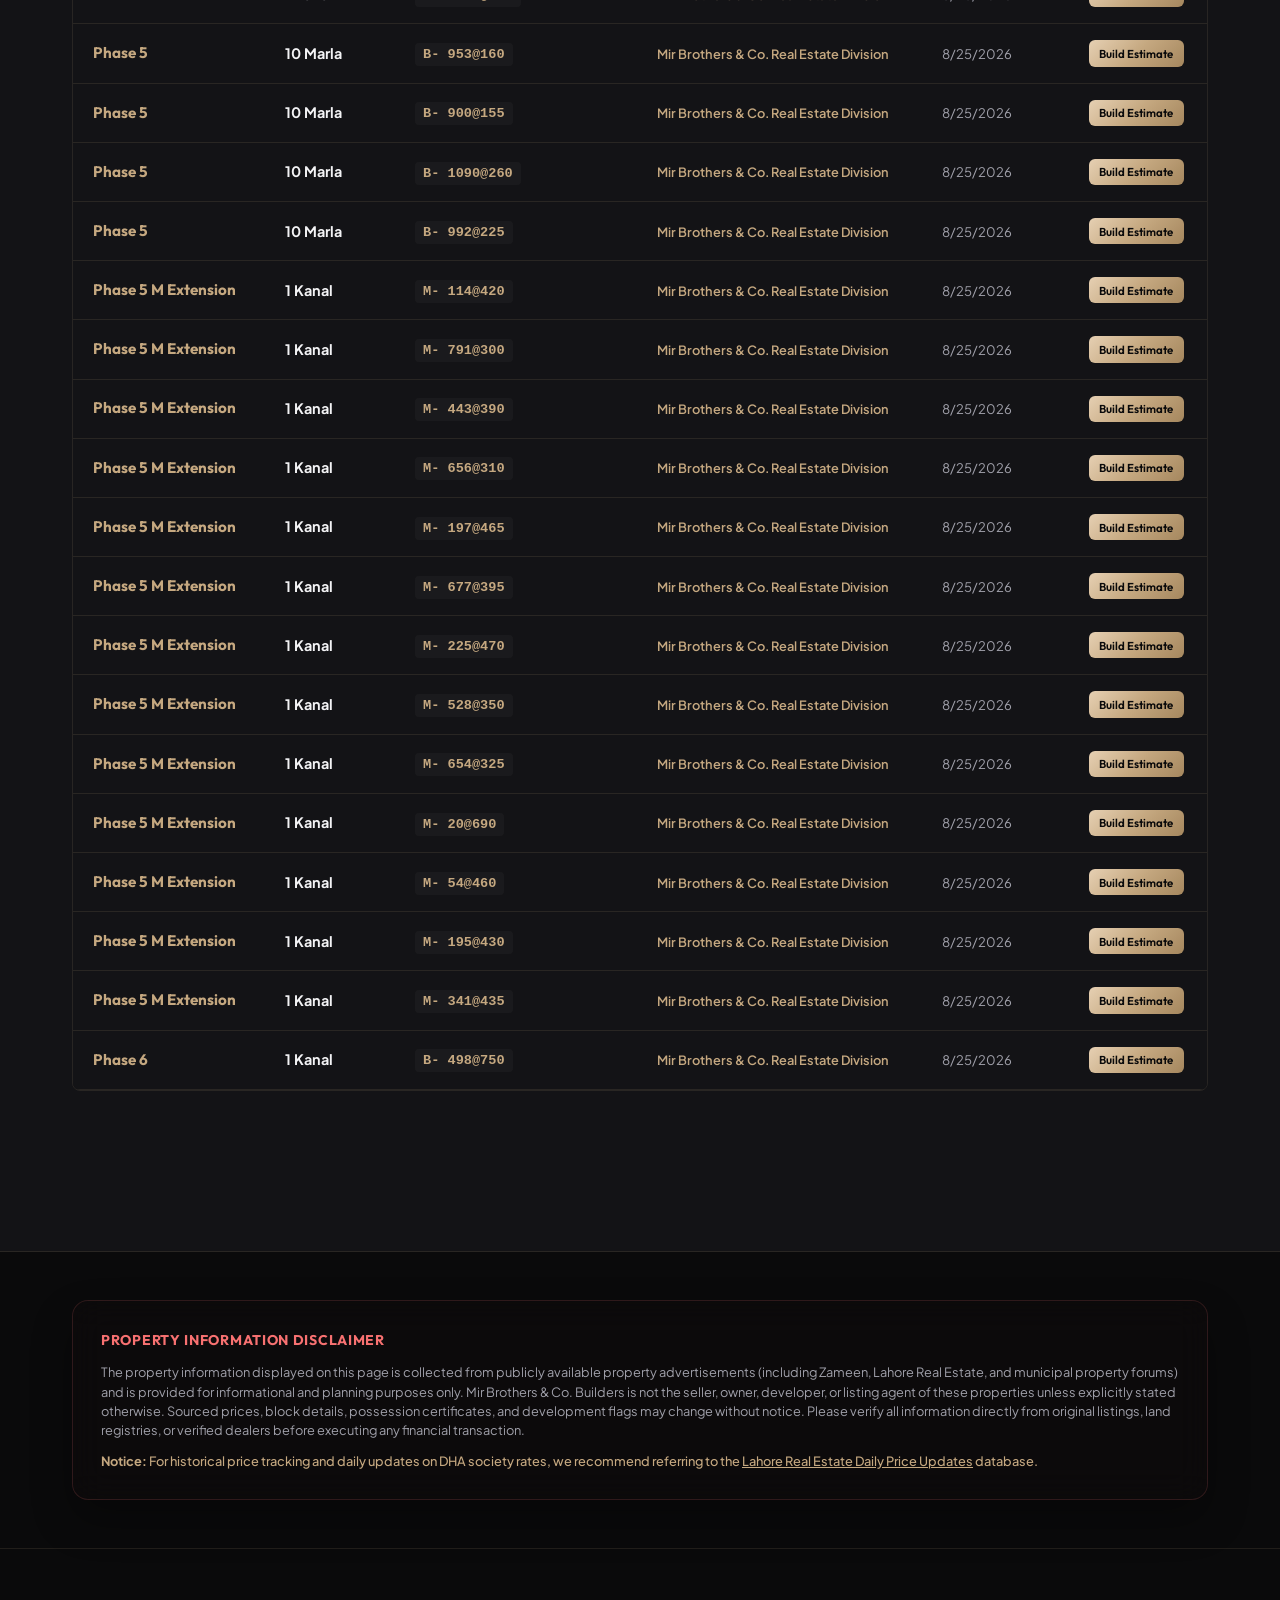
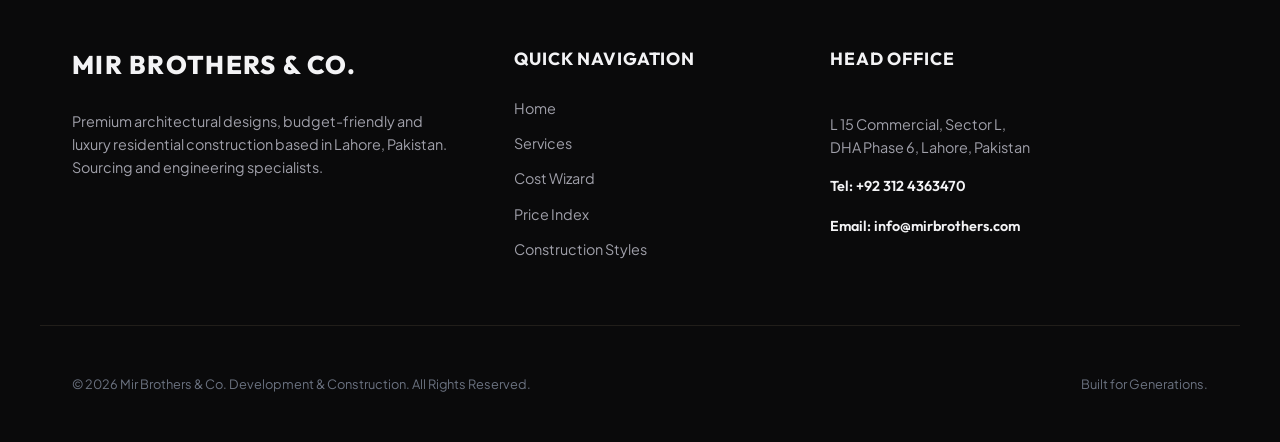
==== commit 1f006709: "Highlight OWN and CARE services as planned and in pipeline on the website" ====
--- a/dha-lahore-plots.html
+++ b/dha-lahore-plots.html
@@ -27,13 +27,35 @@
             
             <nav class="nav-menu" id="navMenu">
                 <a href="index.html#home" class="nav-link">Home</a>
+                <div class="nav-dropdown">
+                    <a href="index.html#build-section" class="nav-link">Build Your Home ▾</a>
+                    <div class="nav-dropdown-content">
+                        <a href="index.html#build-section">Residential Construction</a>
+                        <a href="index.html#services">Grey Structure</a>
+                        <a href="index.html#services">Turnkey Construction</a>
+                        <a href="index.html#services">Renovation</a>
+                        <a href="index.html#calculator">Construction Calculator</a>
+                    </div>
+                </div>
+                <div class="nav-dropdown">
+                    <a href="index.html#installment-section" class="nav-link">Homes on Installments (Pipeline) ▾</a>
+                    <div class="nav-dropdown-content">
+                        <a href="#" class="active">Available Homes</a>
+                        <a href="index.html#installment-section">How It Works</a>
+                        <a href="index.html#affordability-section">Affordability Calculator</a>
+                    </div>
+                </div>
+                <div class="nav-dropdown">
+                    <a href="index.html#homecare-section" class="nav-link">HomeCare (Pipeline) ▾</a>
+                    <div class="nav-dropdown-content">
+                        <a href="index.html#homecare-section">Handyman Services</a>
+                        <a href="index.html#homecare-section">Electrical & Plumbing</a>
+                        <a href="index.html#aftercare-badge">AfterCare / Warranty</a>
+                    </div>
+                </div>
+                <a href="index.html#portfolio" class="nav-link">Projects</a>
+                <a href="index.html#knowledge-center" class="nav-link">Knowledge Center</a>
                 <a href="index.html#about" class="nav-link">About</a>
-                <a href="index.html#services" class="nav-link">Services</a>
-                <a href="index.html#calculator" class="nav-link">Calculator</a>
-                <a href="index.html#price-index" class="nav-link">Price Index</a>
-                <a href="index.html#guide" class="nav-link">Guide</a>
-                <a href="index.html#styles" class="nav-link">Styles</a>
-                <a href="#" class="nav-link active">Selected Plots</a>
                 <a href="index.html#contact" class="nav-link">Contact</a>
             </nav>
             
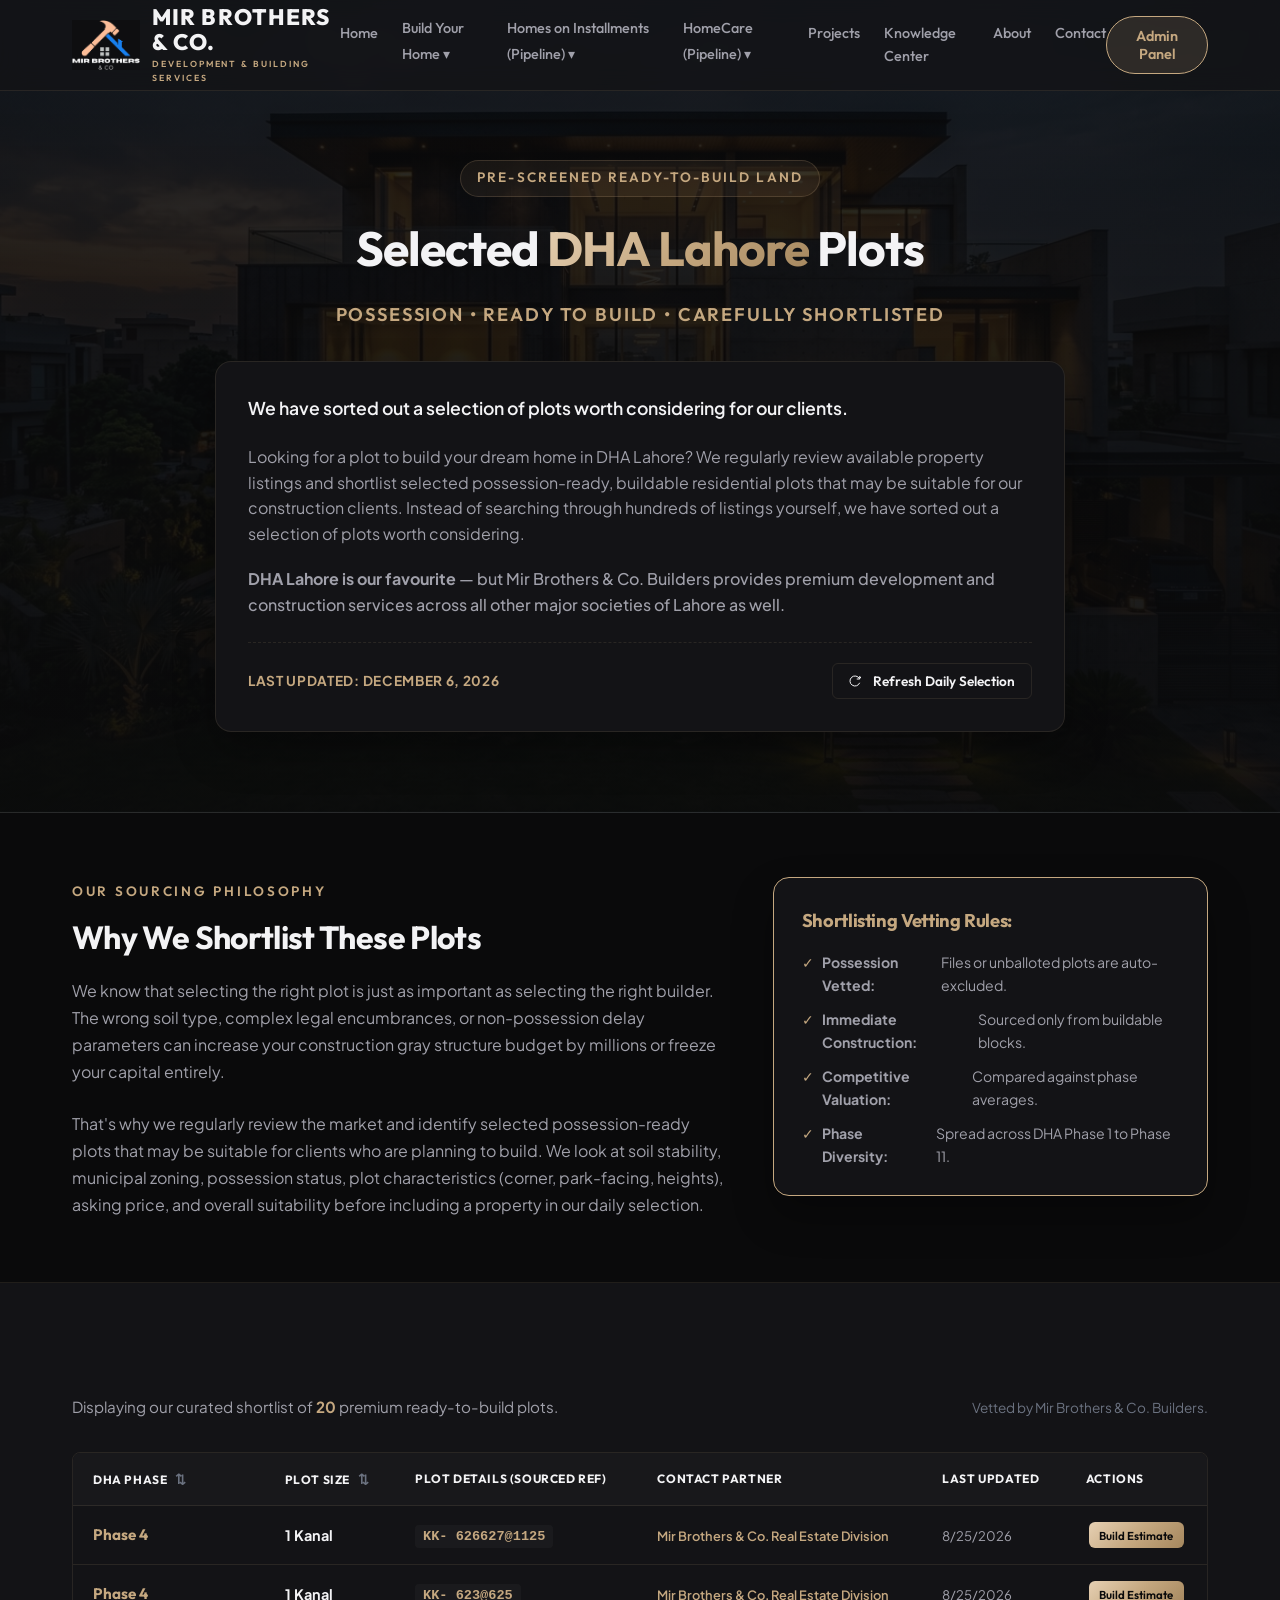
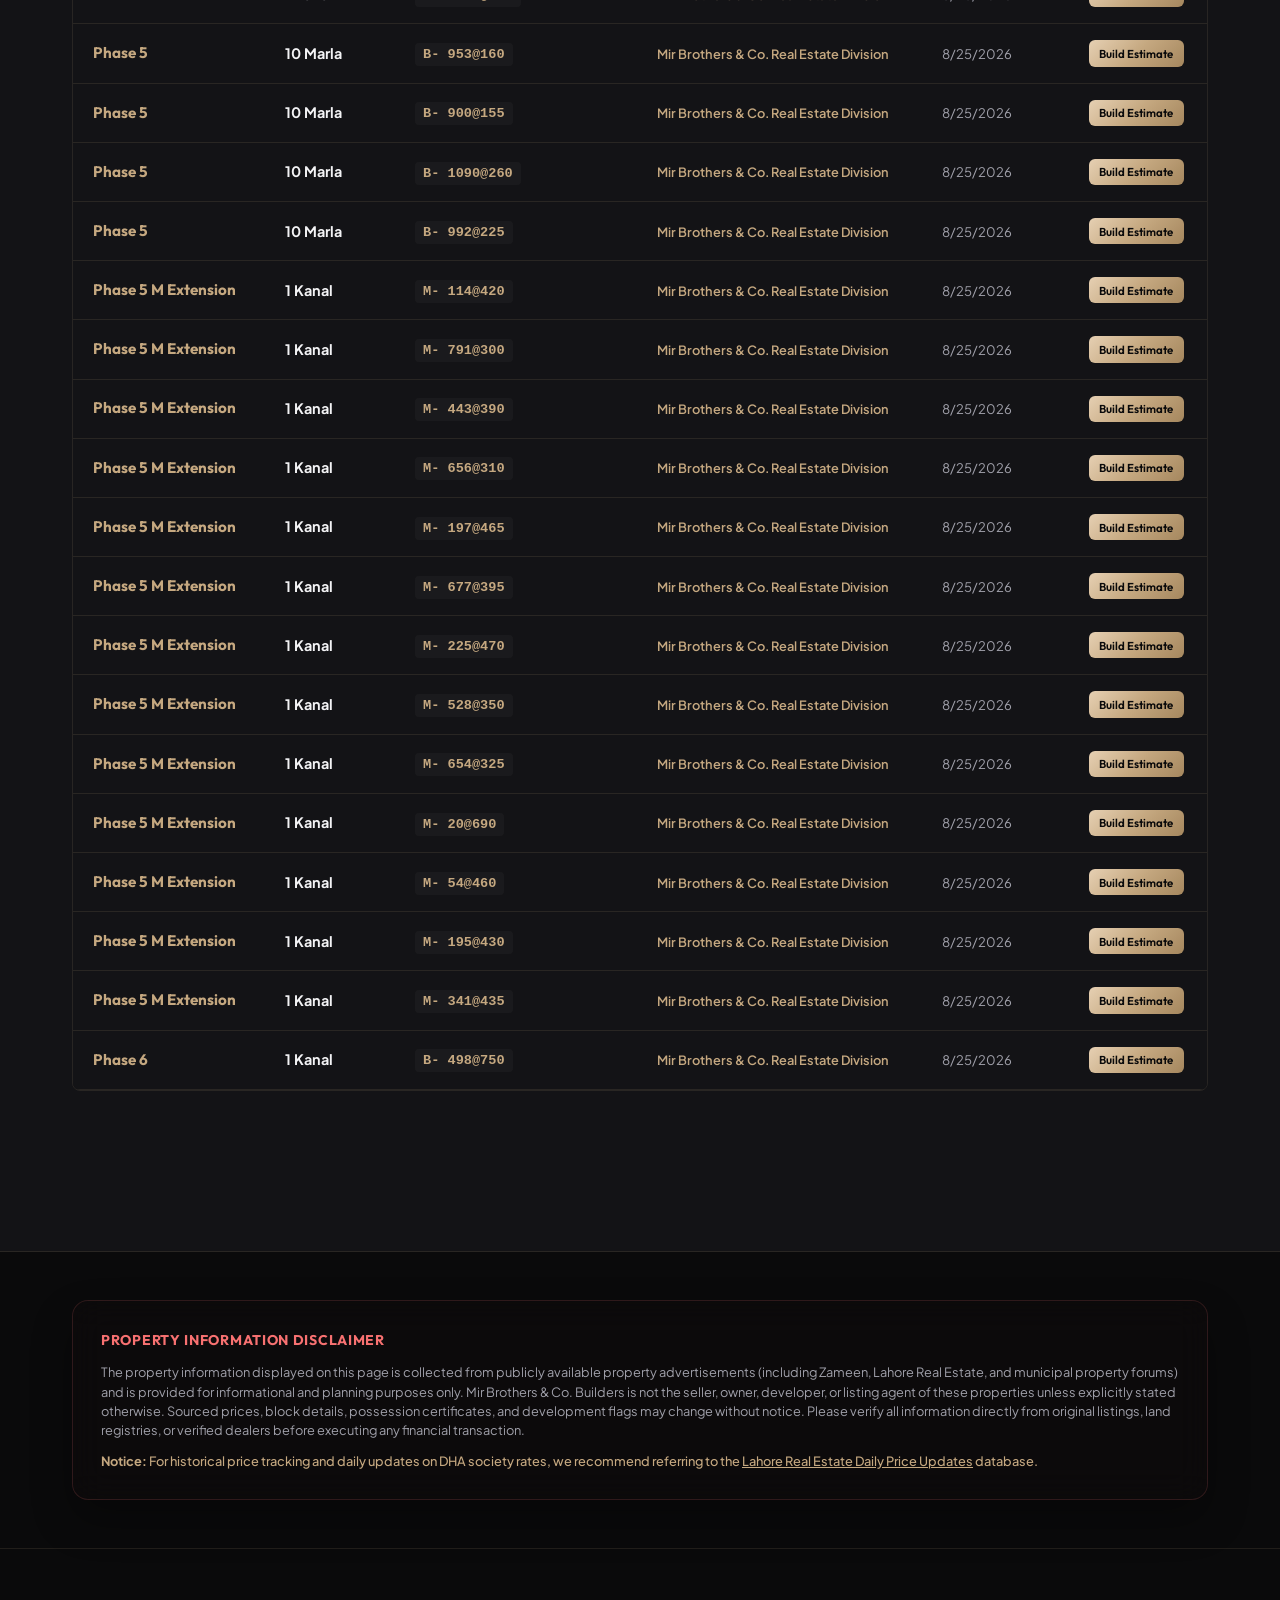
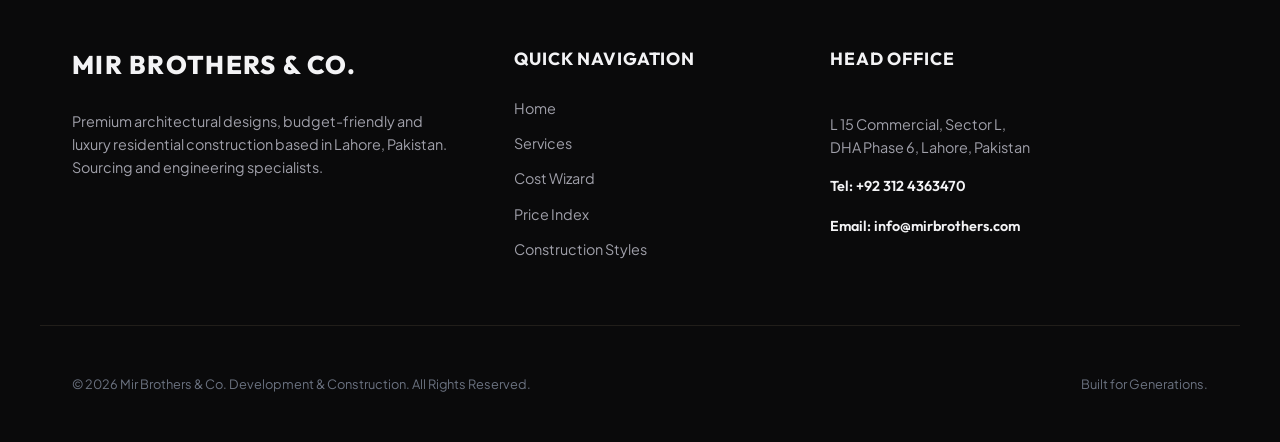
==== commit 3d952b0a: "Crop empty margins from logo image asset and increase rendering height to 50px for optimized header " ====
--- a/dha-lahore-plots.html
+++ b/dha-lahore-plots.html
@@ -18,7 +18,7 @@
     <header class="main-header no-print">
         <div class="container header-container">
             <a href="index.html" class="logo-container" style="display: flex; flex-direction: row; align-items: center; gap: 0.75rem; text-decoration: none;">
-                <img src="MirBrothers_Logo.png" alt="Mir Brothers & Co. Logo" style="height: 40px; width: auto; object-fit: contain; filter: invert(1); mix-blend-mode: screen; display: block;">
+                <img src="MirBrothers_Logo.png" alt="Mir Brothers & Co. Logo" style="height: 50px; width: auto; object-fit: contain; filter: invert(1); mix-blend-mode: screen; display: block;">
                 <div style="display: flex; flex-direction: column;">
                     <span class="logo-title" style="line-height: 1.1; font-weight: 800; font-size: 1.4rem; letter-spacing: 0.05em;">MIR BROTHERS & CO.</span>
                     <span class="logo-subtitle" style="font-size: 0.55rem; letter-spacing: 0.22em; color: var(--gold-primary); margin-top: 2px;">DEVELOPMENT & BUILDING SERVICES</span>
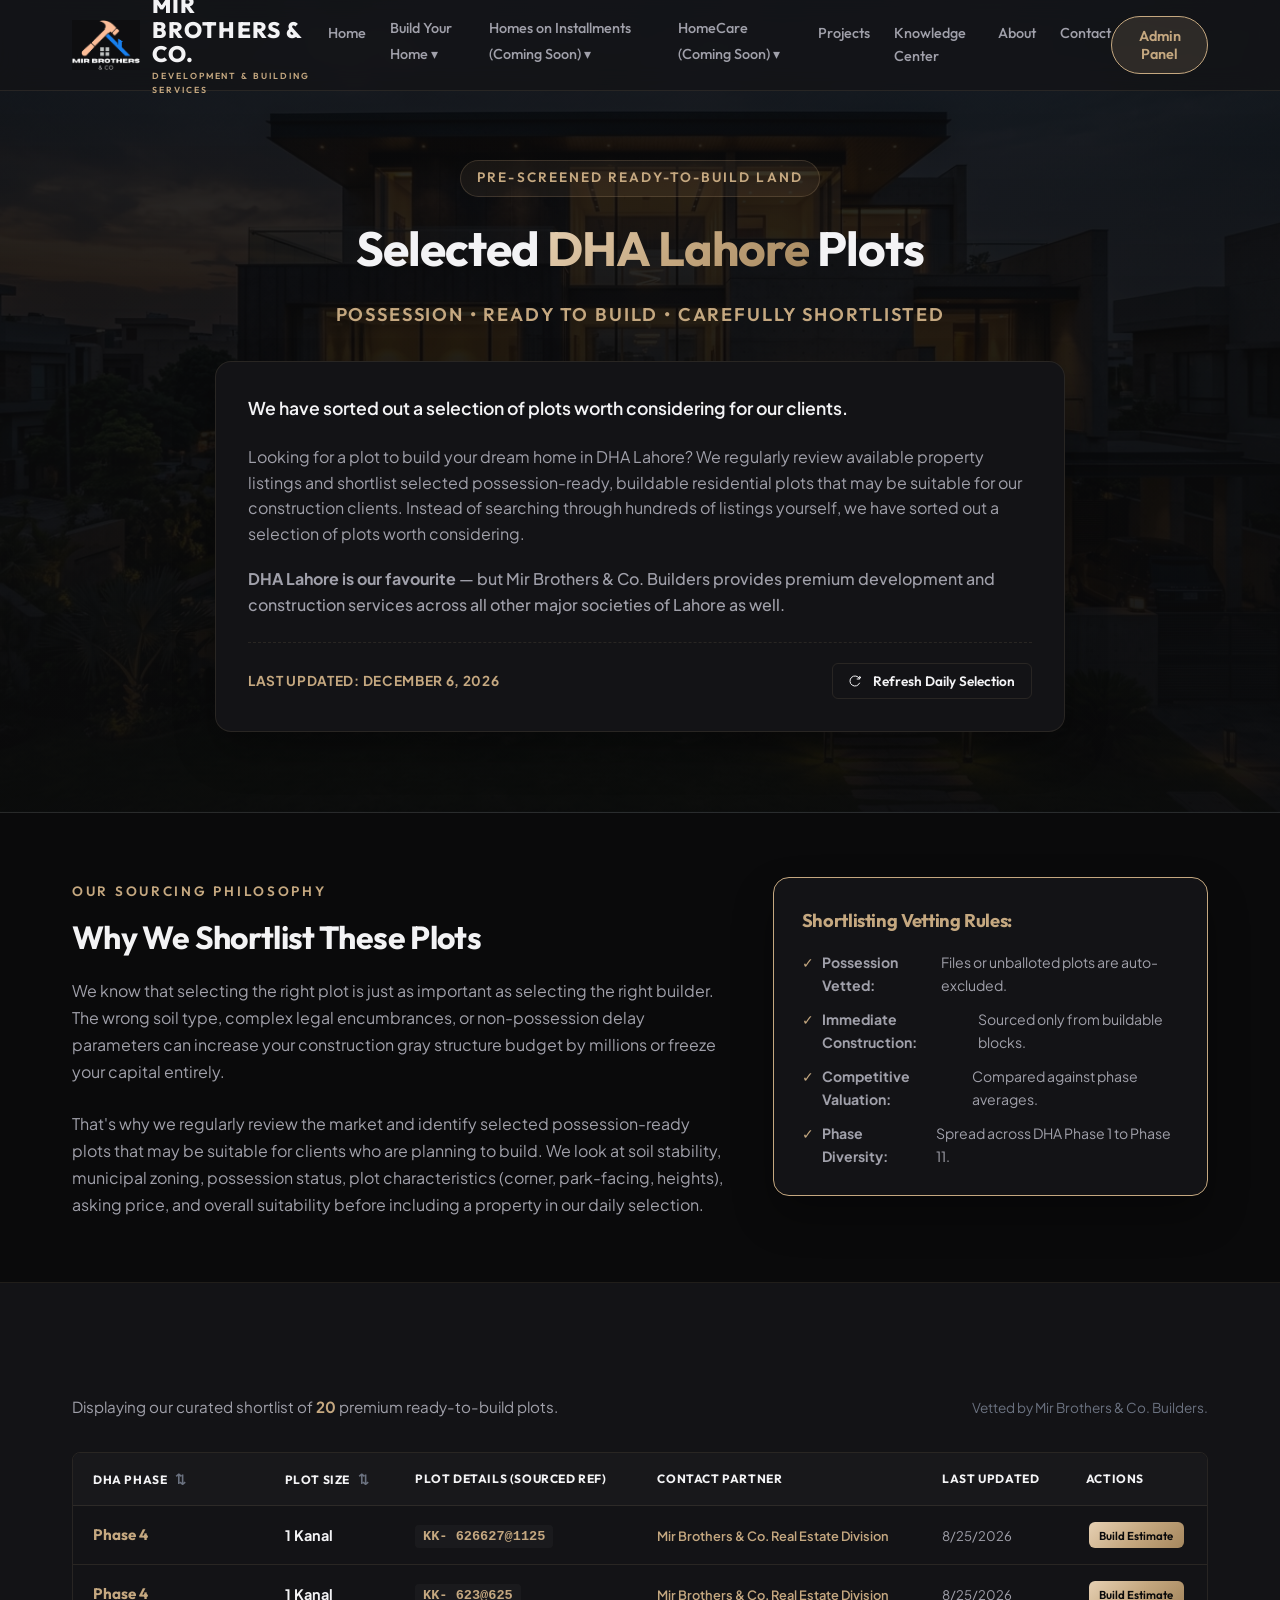
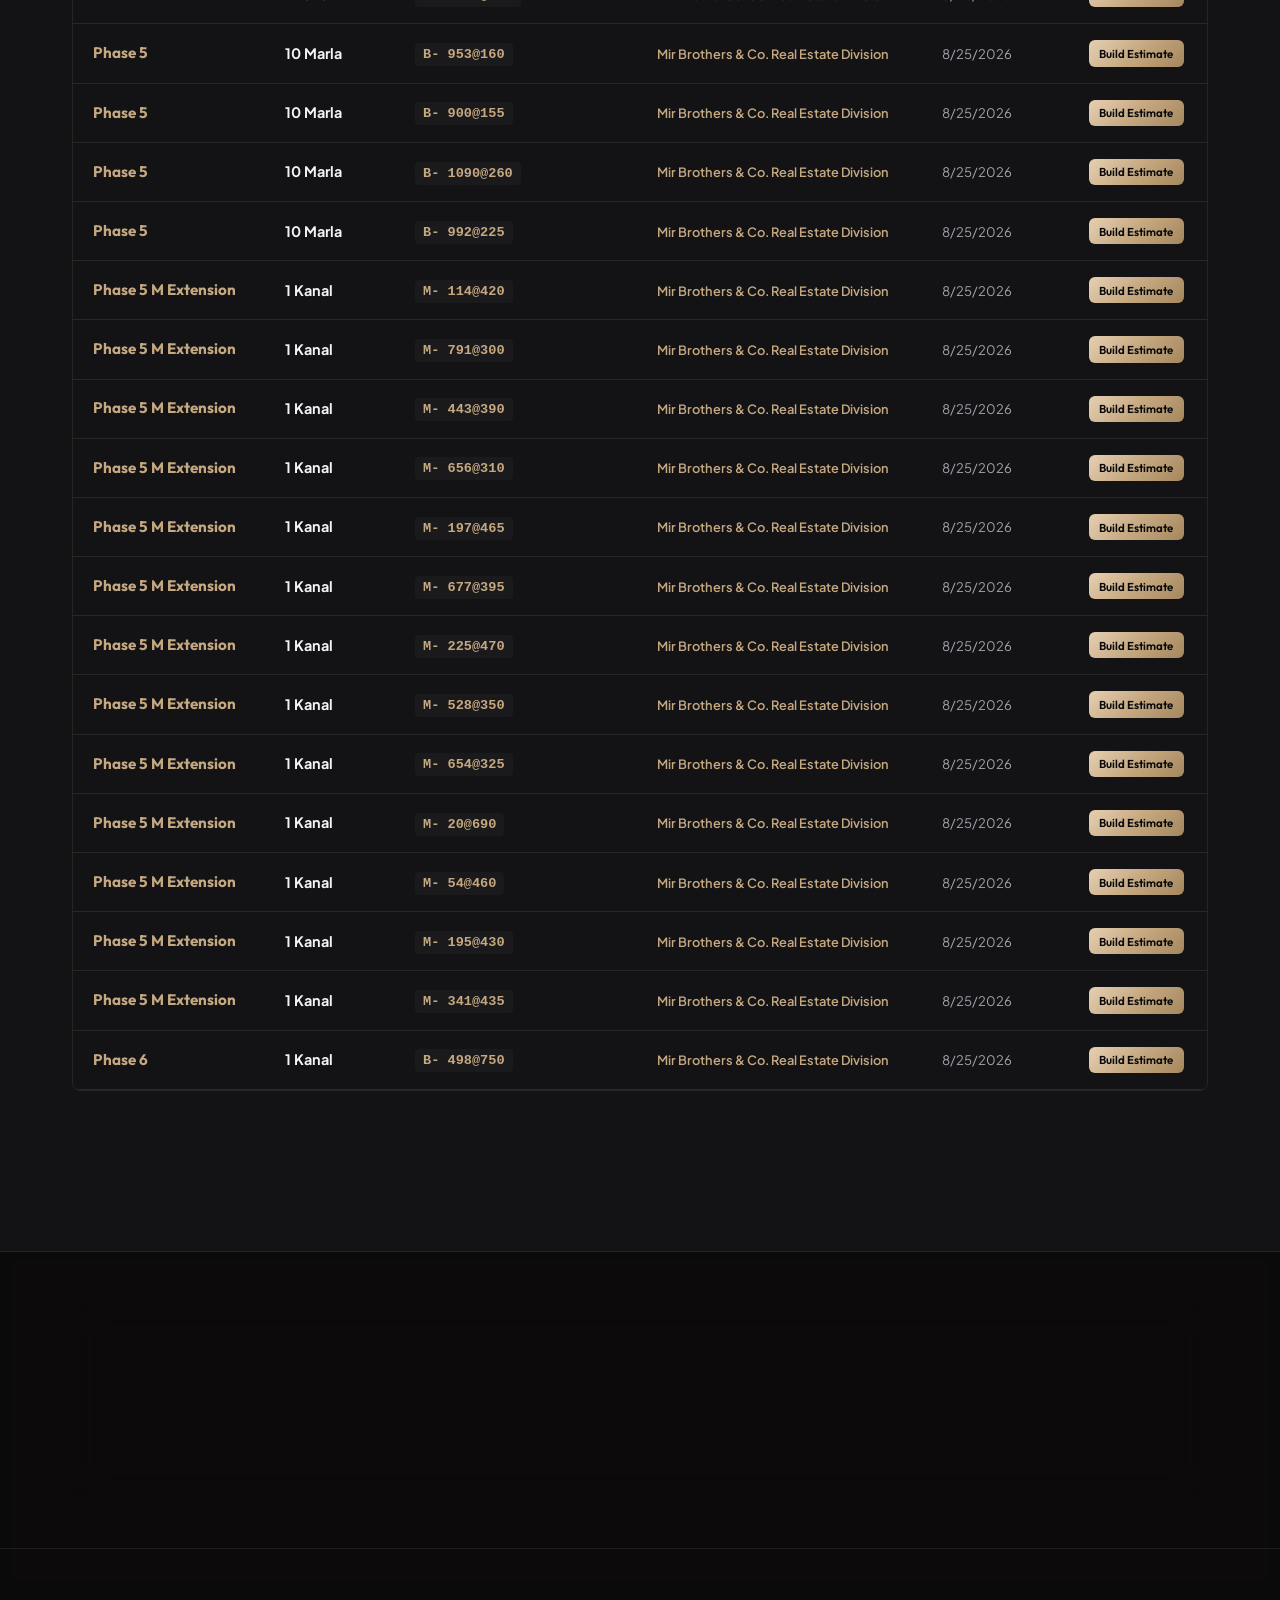
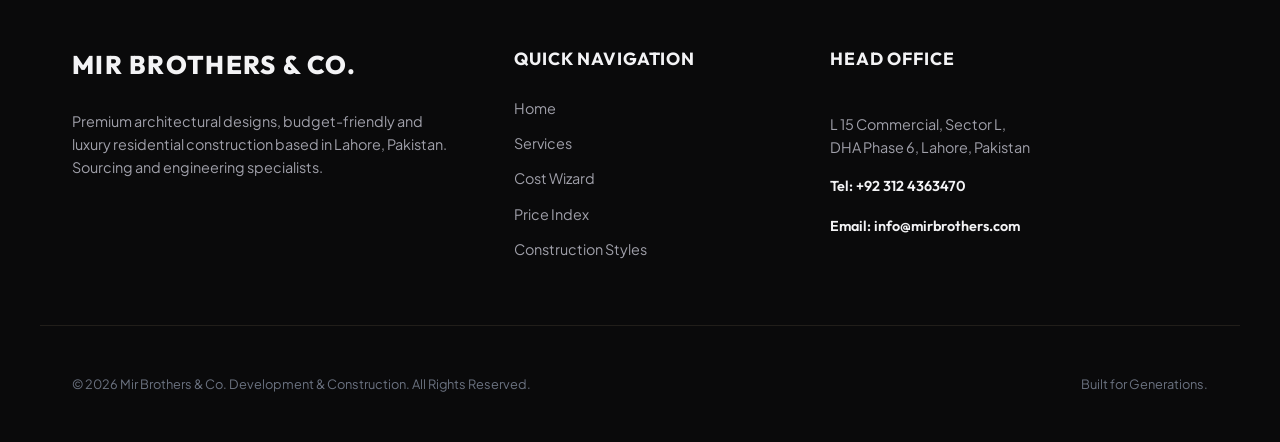
==== commit deaca92f: "Replace pipeline references with Coming Soon labels" ====
--- a/dha-lahore-plots.html
+++ b/dha-lahore-plots.html
@@ -38,7 +38,7 @@
                     </div>
                 </div>
                 <div class="nav-dropdown">
-                    <a href="index.html#installment-section" class="nav-link">Homes on Installments (Pipeline) ▾</a>
+                    <a href="index.html#installment-section" class="nav-link">Homes on Installments (Coming Soon) ▾</a>
                     <div class="nav-dropdown-content">
                         <a href="#" class="active">Available Homes</a>
                         <a href="index.html#installment-section">How It Works</a>
@@ -46,7 +46,7 @@
                     </div>
                 </div>
                 <div class="nav-dropdown">
-                    <a href="index.html#homecare-section" class="nav-link">HomeCare (Pipeline) ▾</a>
+                    <a href="index.html#homecare-section" class="nav-link">HomeCare (Coming Soon) ▾</a>
                     <div class="nav-dropdown-content">
                         <a href="index.html#homecare-section">Handyman Services</a>
                         <a href="index.html#homecare-section">Electrical & Plumbing</a>
